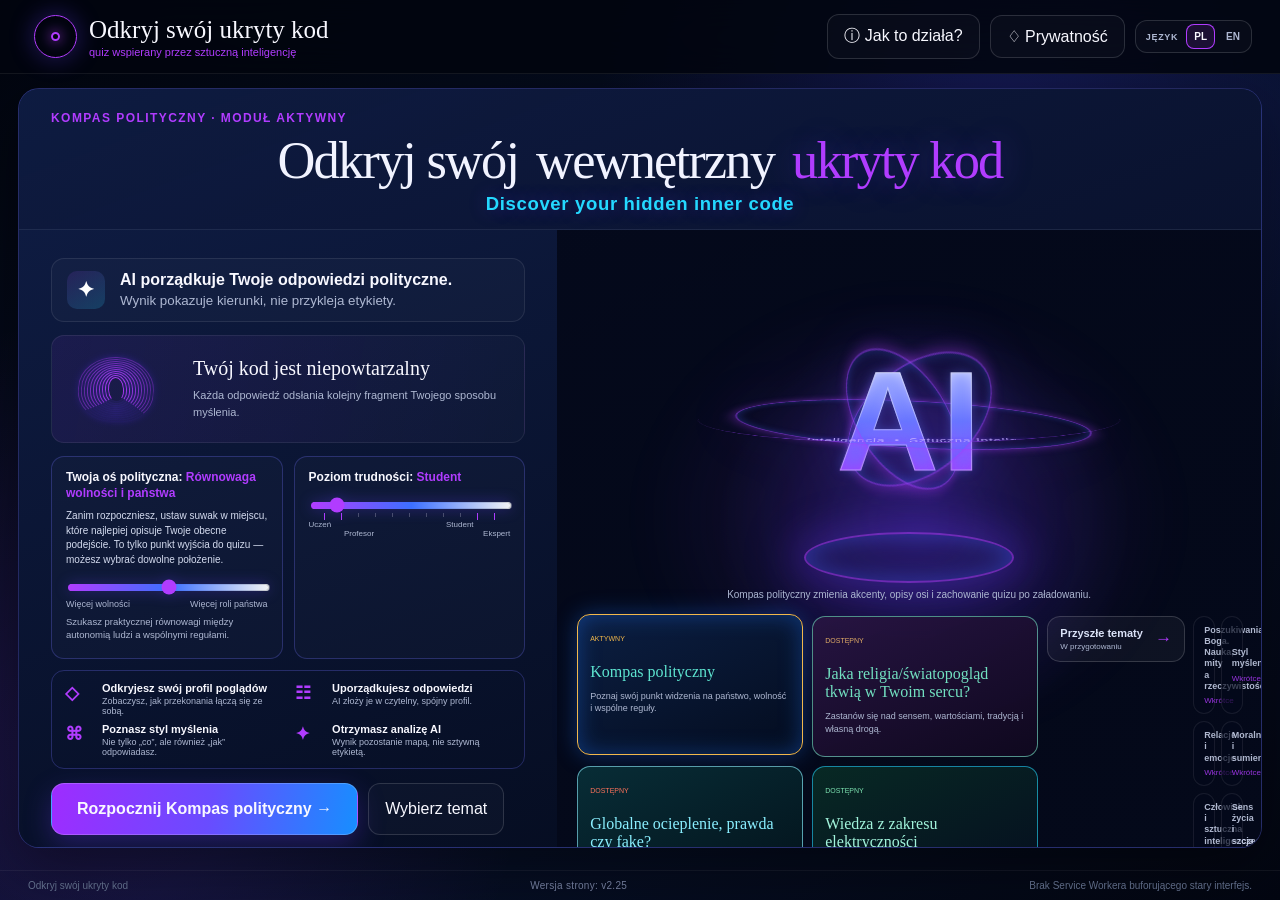
==== index.html @ 8f9d8a1e "GlobOcie v2.25: publish refreshed assets" ====
<!DOCTYPE html>
<html lang="pl">
<head>
  <meta charset="utf-8" />
  <meta name="viewport" content="width=device-width, initial-scale=1" />
  <meta name="theme-color" content="#060814" />
  <meta http-equiv="Cache-Control" content="no-cache, no-store, must-revalidate" />
  <meta http-equiv="Pragma" content="no-cache" />
  <meta http-equiv="Expires" content="0" />
<title>Odkryj swój wewnętrzny ukryty kod — quiz AI</title>
  <link rel="stylesheet" href="styles.css?v=2.25" />
</head>
<body data-screen="start">
  <div class="app-shell">
    <header class="topbar">
      <button class="brand" data-action="home" aria-label="Strona główna" data-i18n-aria="homeAria">
        <span class="brand-mark"><i></i></span>
        <span>
          <strong data-i18n="brandName">Odkryj swój ukryty kod</strong>
          <small data-i18n="brandTagline">quiz wspierany przez sztuczną inteligencję</small>
        </span>
      </button>
      <nav>
        <button class="ghost" data-action="help" data-i18n="help">ⓘ Jak to działa?</button>
        <button class="ghost" data-action="privacy" data-i18n="privacy">♢ Prywatność</button>
        <div class="language-switch" role="group" aria-label="Wybór języka" data-i18n-aria="languageGroupAria">
          <span data-i18n="languageLabel">Język</span>
          <button type="button" data-language="pl" aria-pressed="true">PL</button>
          <button type="button" data-language="en" aria-pressed="false">EN</button>
        </div>
        <div class="top-progress" id="top-progress" hidden></div>
      </nav>
      <button class="owner-hotspot" id="owner-hotspot" aria-label="Otwórz statystyki właściciela" data-i18n-aria="ownerHotspot"></button>
      <output class="owner-counter" id="owner-counter" hidden></output>
    </header>

    <main id="app" aria-live="polite"></main>

    <footer>
      <span data-i18n="footerBrand">Odkryj swój ukryty kod</span>
      <span class="site-version" id="site-version" aria-label="Wersja strony v2.25" data-i18n="siteVersion" data-i18n-aria="siteVersionAria">Wersja strony: v2.25</span>
      <span data-i18n="footerService">Brak Service Workera buforującego stary interfejs.</span>
    </footer>
  </div>

  <dialog id="info-dialog">
    <button class="dialog-close" data-action="close-dialog" aria-label="Zamknij" data-i18n-aria="closeDialog">×</button>
    <div id="dialog-content"></div>
  </dialog>

  <dialog id="confirm-dialog">
    <div id="confirm-content"></div>
  </dialog>

  <script src="themes.js?v=2.25" defer></script>
  <script src="i18n.js?v=2.25" defer></script>
  <script src="visitor-counter-config.js?v=2.25" defer></script>
  <script src="topics/polityka-pl.quiz.gz.js?v=2.25" defer></script>
  <script src="topics/religia-swiatopoglad-pl.quiz.gz.js?v=2.25" defer></script>
  <script src="topics/global-warming-pl.quiz.gz.js?v=2.25" defer></script>
  <script src="topics/electricity-student.quiz.gz.js?v=2.25" defer></script>
  <script src="result-code.js?v=2.25" defer></script>
  <script src="app.js?v=2.25" defer></script>
</body>
</html>
---- styles.css ----
:root {
  color-scheme: dark;
  --bg: #040714;
  --panel: #09142f;
  --panel-strong: #101c43;
  --text: #f8f8ff;
  --muted: #aeb8d2;
  --module-accent: #b13cff;
  --module-accent-2: #3c6fff;
  --module-cyan: #24d8ff;
  --module-line: rgba(112, 111, 255, .28);
  --module-warning: #efb53d;
  --module-bg-glow: rgba(74, 62, 255, .22);
  --module-bg-glow-2: rgba(159, 52, 255, .15);
  --module-cyan-border: rgba(36, 216, 255, .58);
  --module-cyan-glow: rgba(36, 216, 255, .18);
  --module-page-bg-1: #02050e;
  --module-page-bg-2: #07112a;
  --module-page-bg-3: #030611;
  --module-panel-start: rgba(15, 28, 68, .93);
  --module-panel-end: rgba(5, 12, 31, .95);
  --module-title-start: rgba(14, 27, 65, .97);
  --module-title-end: rgba(9, 18, 46, .93);
  --module-copy-start: rgba(14, 27, 65, .97);
  --module-copy-end: rgba(5, 12, 31, .94);
  --module-stage-start: rgba(3, 7, 23, .86);
  --module-stage-end: rgba(4, 9, 26, .97);
  --module-primary-start: #9e2cff;
  --module-primary-mid: #694cff;
  --module-primary-end: #178eff;
  --module-primary-shadow: rgba(111, 56, 255, .28);
  --module-soft-accent: rgba(177, 60, 255, .09);
  --module-soft-accent-strong: rgba(177, 60, 255, .12);
  --module-holo-filter: rgba(103, 63, 255, .36);
  --module-holo-core-top: #eef3ff;
  --module-holo-core-mid: #6f75ff;
  --module-holo-core-bottom: #b62cff;
  --module-holo-core-stroke: rgba(255, 255, 255, .42);
  --module-holo-core-shadow: rgba(91, 119, 255, .38);
  --module-holo-orbit: rgba(158, 67, 255, .53);
  --module-holo-orbit-shadow: rgba(177, 60, 255, .45);
  --module-holo-inset: rgba(70, 105, 255, .35);
  --module-holo-text: #bda7ff;
  --module-holo-text-shadow: #6b43ff;
  --module-holo-base: rgba(174, 61, 255, .55);
  --module-holo-base-shadow: rgba(111, 54, 255, .25);
  --module-holo-base-inset: rgba(73, 89, 255, .48);
  --module-answer-letter-start: rgba(177, 60, 255, .3);
  --module-answer-letter-end: rgba(72, 72, 185, .2);
  --module-radar-fill: rgba(90, 73, 255, .035);
  --module-radar-stroke: rgba(161, 118, 255, .32);
  --module-radar-profile-fill: rgba(124, 67, 255, .28);
  --module-radar-profile-stroke: #bc70ff;
  --module-radar-glow: rgba(167, 77, 255, .6);
  --module-analysis-start: rgba(177, 60, 255, .09);
  --module-analysis-end: rgba(44, 85, 255, .035);
  --module-dialog-bg: #081126;
  --line: var(--module-line);
  --accent: var(--module-accent);
  --accent-2: var(--module-accent-2);
  --cyan: var(--module-cyan);
  --ok: #3de3b2;
  --question-transition: 540ms;
  font-family: Inter, "Segoe UI", Arial, sans-serif;
}

* { box-sizing: border-box; }
html, body { margin: 0; min-height: 100%; }
body {
  color: var(--text);
  background:
    radial-gradient(circle at 78% 15%, var(--module-bg-glow), transparent 32%),
    radial-gradient(circle at 7% 84%, var(--module-bg-glow-2), transparent 31%),
    linear-gradient(145deg, var(--module-page-bg-1), var(--module-page-bg-2) 56%, var(--module-page-bg-3));
}
button, input { font: inherit; }
button { color: inherit; }
.app-shell { min-height: 100vh; display: flex; flex-direction: column; }

.topbar {
  min-height: 74px;
  display: flex;
  justify-content: space-between;
  align-items: center;
  gap: 20px;
  padding: 10px 28px;
  border-bottom: 1px solid rgba(255, 255, 255, .07);
  background: rgba(2, 5, 15, .86);
  backdrop-filter: blur(18px);
  position: sticky;
  top: 0;
  z-index: 30;
}
.brand { border: 0; background: transparent; display: flex; align-items: center; gap: 12px; text-align: left; cursor: pointer; }
.brand-mark { width: 43px; height: 43px; border-radius: 50%; border: 1px solid var(--accent); display: grid; place-items: center; box-shadow: 0 0 25px var(--module-holo-filter); }
.brand-mark i { width: 9px; height: 9px; border-radius: 50%; border: 2px solid var(--accent); box-shadow: 0 0 13px var(--accent); }
.brand strong { font: 500 25px Georgia, serif; }
.brand small { display: block; color: var(--accent); margin-top: 2px; font-size: 11px; }
nav { display: flex; gap: 10px; align-items: center; }
.ghost, .secondary { border: 1px solid rgba(255, 255, 255, .14); background: rgba(255, 255, 255, .025); border-radius: 12px; padding: 11px 16px; cursor: pointer; }
.ghost:hover, .secondary:hover { border-color: var(--accent); background: var(--module-soft-accent); }
.language-switch { display: inline-flex; align-items: center; gap: 3px; border: 1px solid rgba(255, 255, 255, .14); border-radius: 12px; padding: 3px; background: rgba(255, 255, 255, .025); }
.language-switch > span { color: var(--muted); font-size: 9px; font-weight: 800; letter-spacing: .08em; padding: 0 5px 0 7px; text-transform: uppercase; }
.language-switch button { border: 0; border-radius: 8px; padding: 7px 8px; color: var(--muted); background: transparent; cursor: pointer; font-size: 10px; font-weight: 800; }
.language-switch button:hover, .language-switch button[aria-pressed="true"] { color: var(--text); background: var(--module-soft-accent-strong); box-shadow: inset 0 0 0 1px var(--accent); }
.top-progress { border: 1px solid var(--line); border-radius: 12px; padding: 9px 13px; display: flex; gap: 14px; background: rgba(255, 255, 255, .03); }
.top-progress strong { color: var(--accent); }
.top-progress[hidden] { display: none; }
.owner-hotspot { position: absolute; right: 0; top: 0; width: 28px; height: 28px; border: 0; opacity: 0; cursor: default; }
.owner-counter { position: absolute; right: 22px; top: 63px; z-index: 40; min-width: 300px; padding: 13px 15px; border: 1px solid var(--line); border-radius: 12px; background: var(--module-dialog-bg); box-shadow: 0 12px 30px rgba(0, 0, 0, .45); }
.counter-heading { color: var(--muted); font-size: 10px; letter-spacing: .08em; text-transform: uppercase; margin-bottom: 9px; }
.counter-grid { display: grid; grid-template-columns: 1fr 1fr; gap: 10px; }
.counter-block { border: 1px solid rgba(255, 255, 255, .08); border-radius: 10px; padding: 9px; background: rgba(255, 255, 255, .025); }
.counter-block span { display: block; color: var(--muted); font-size: 9px; line-height: 1.25; }
.counter-block strong { display: block; color: var(--accent); font-size: 22px; margin-top: 4px; }
.counter-block small { display: block; color: #7f8aa9; font-size: 8px; margin-top: 4px; line-height: 1.25; }
.counter-block.local strong { color: var(--module-cyan); }
.counter-meta { display: block; color: var(--accent-2); font-size: 9px; margin-top: 9px; }

main { width: min(1740px, 100%); margin: 0 auto; padding: 14px 18px; flex: 1; }
footer { padding: 9px 28px; border-top: 1px solid rgba(255, 255, 255, .06); color: #687694; font-size: 10px; display: flex; justify-content: space-between; align-items: center; flex-wrap: wrap; gap: 6px 18px; }
.site-version { color: #7f8aa9; font-size: 10px; letter-spacing: .03em; opacity: .86; }
.panel { background: linear-gradient(155deg, var(--module-panel-start), var(--module-panel-end)); border: 1px solid var(--line); border-radius: 21px; box-shadow: 0 18px 60px rgba(0, 0, 0, .42); backdrop-filter: blur(14px); }
.eyebrow { color: var(--accent); font-size: 12px; font-weight: 800; letter-spacing: .12em; text-transform: uppercase; }
.primary { border: 1px solid rgba(255, 255, 255, .20); background: linear-gradient(100deg, var(--module-primary-start), var(--module-primary-mid) 52%, var(--module-primary-end)); border-radius: 13px; padding: 13px 19px; font-weight: 800; cursor: pointer; box-shadow: 0 10px 28px var(--module-primary-shadow); }
.primary:hover { filter: brightness(1.1); transform: translateY(-1px); }
.primary.big { padding: 16px 25px; font-size: 16px; }

/* Start */
.start-page { display: grid; grid-template-columns: .91fr 1.19fr; grid-template-areas: "title title" "copy stage"; grid-template-rows: auto 1fr; min-height: calc(100vh - 112px); overflow: hidden; }
.start-title-block { grid-area: title; padding: 22px 32px 14px; background: linear-gradient(160deg, var(--module-title-start), var(--module-title-end)); border-bottom: 1px solid rgba(255, 255, 255, .07); }
.start-title-block h1 { display: grid; grid-template-columns: auto auto auto; justify-content: center; align-items: baseline; column-gap: clamp(8px, 1.4vw, 24px); width: 100%; font: 500 clamp(45px, 4.1vw, 76px)/.94 Georgia, serif; margin: 11px 0 0; letter-spacing: -.035em; }
.start-title-block h1 .title-segment { display: block; min-width: 0; color: #f1f3ff; white-space: nowrap; }
.start-title-block h1 .title-segment:nth-child(2) { text-align: center; }
.start-title-block h1 .title-segment-accent { color: var(--accent); text-align: right; text-shadow: 0 0 30px var(--module-holo-filter); }
.start-title-english { margin: 8px auto 0; color: var(--module-cyan); font-size: clamp(15px, 1.45vw, 25px); font-weight: 700; letter-spacing: .035em; line-height: 1.15; text-align: center; text-shadow: 0 0 18px var(--module-holo-filter); }
.start-copy { padding: 28px 32px 24px; position: relative; z-index: 2; background: linear-gradient(160deg, var(--module-copy-start), var(--module-copy-end)); }
.start-copy { grid-area: copy; }
.start-copy h1 { font: 500 clamp(49px, 4.5vw, 82px)/.92 Georgia, serif; margin: 13px 0 19px; letter-spacing: -.035em; }
.start-copy h1 span { color: var(--accent); text-shadow: 0 0 30px var(--module-holo-filter); }
.start-ai-note { border: 1px solid rgba(255, 255, 255, .09); border-radius: 13px; padding: 12px 15px; display: grid; grid-template-columns: 42px 1fr; align-items: center; gap: 11px; background: rgba(255, 255, 255, .025); }
.start-ai-note b { width: 38px; height: 38px; display: grid; place-items: center; border-radius: 10px; color: white; font-size: 21px; background: linear-gradient(150deg, var(--module-soft-accent-strong), var(--module-cyan-glow)); }
.start-ai-note span { display: flex; flex-direction: column; gap: 4px; }
.start-ai-note small { color: var(--muted); }
.code-space { min-height: 108px; margin: 13px 0; border: 1px solid rgba(255, 255, 255, .075); border-radius: 13px; padding: 13px 18px; display: grid; grid-template-columns: 105px 1fr; gap: 18px; align-items: center; background: linear-gradient(100deg, var(--module-soft-accent), rgba(255, 255, 255, .02)); }
.code-space > div:last-child { display: flex; flex-direction: column; gap: 7px; }
.code-space strong { font: 500 20px Georgia, serif; }
.code-space span { color: var(--muted); font-size: 11px; line-height: 1.5; }
.fingerprint { position: relative; width: 92px; height: 76px; display: grid; place-items: center; }
.fingerprint i { position: absolute; width: calc(16px + var(--i) * 6px); height: calc(24px + var(--i) * 4px); border: 1px solid var(--accent); opacity: calc(.92 - var(--i) * .055); border-bottom-color: transparent; border-radius: 50% 50% 44% 44%; transform: rotate(calc((var(--i) - 5) * .65deg)); box-shadow: 0 0 10px var(--module-holo-filter); }
.start-settings { display: grid; grid-template-columns: 1fr 1fr; gap: 11px; }
.axis-setting, .setting-box { border: 1px solid var(--line); border-radius: 13px; padding: 12px 14px; background: rgba(255, 255, 255, .018); }
.axis-heading { display: flex; justify-content: space-between; gap: 8px; align-items: flex-start; }
.axis-heading h3, .setting-box h3 { font-size: 12px; line-height: 1.35; margin: 0 0 10px; }
.axis-heading h3 strong, .setting-box h3 strong { color: var(--accent); }
.axis-intro { color: #d5dcf0; font-size: 10px; line-height: 1.45; margin: -2px 0 10px; }
.axis-heading > span { color: var(--accent); font-size: 9px; white-space: nowrap; }
.axis-hint { min-height: 30px; color: var(--muted); font-size: 9.5px; line-height: 1.35; margin: 7px 0 0; }
.glow-range { width: 100%; accent-color: var(--accent); filter: drop-shadow(0 0 7px var(--module-holo-filter)); }
.glow-range::-webkit-slider-runnable-track { height: 7px; border-radius: 999px; background: linear-gradient(90deg, var(--accent), var(--accent-2), rgba(255, 255, 255, .34)); }
.glow-range::-webkit-slider-thumb { margin-top: -5px; width: 17px; height: 17px; border-radius: 50%; }
.range-labels { display: flex; justify-content: space-between; color: var(--muted); font-size: 9px; margin-top: 4px; }
.difficulty-ticks { display: grid; grid-template-columns: repeat(11, 1fr); height: 7px; margin: 0 7px; }
.difficulty-ticks i { justify-self: center; width: 1px; height: 4px; background: rgba(255, 255, 255, .24); }
.difficulty-ticks i.major { height: 7px; background: var(--accent); }
.difficulty-labels { display: grid; grid-template-columns: repeat(2, 1fr); color: var(--muted); font-size: 8px; }
.difficulty-labels span:nth-child(2), .difficulty-labels span:nth-child(3) { text-align: center; }
.difficulty-labels span:last-child { text-align: right; }
.benefit-grid { display: grid; grid-template-columns: 1fr 1fr; gap: 7px 14px; border: 1px solid var(--line); border-radius: 13px; padding: 11px 13px; margin-top: 11px; }
.benefit-grid > div { display: grid; grid-template-columns: 30px 1fr; gap: 7px; }
.benefit-grid b { color: var(--accent); font-size: 18px; }
.benefit-grid span { display: flex; flex-direction: column; }
.benefit-grid strong { font-size: 11px; }
.benefit-grid small { color: var(--muted); font-size: 9px; margin-top: 2px; }
.start-actions, .results-actions { display: flex; flex-wrap: wrap; gap: 10px; margin-top: 14px; }
.local-game-stat { display: inline-flex; align-items: baseline; gap: 7px; margin-top: 9px; color: #74809d; font-size: 9px; }
.local-game-stat strong { color: var(--accent); font-size: 13px; }
.start-stage { grid-area: stage; position: relative; min-width: 0; display: flex; flex-direction: column; justify-content: flex-end; padding: 22px 20px; background: radial-gradient(circle at 52% 43%, var(--module-bg-glow), transparent 38%), linear-gradient(165deg, var(--module-stage-start), var(--module-stage-end)); }
.stage-glow { position: absolute; inset: 4% 6% 22%; background: radial-gradient(ellipse at center, var(--module-bg-glow-2), transparent 62%); filter: blur(18px); }
.stage-caption { position: relative; z-index: 4; text-align: center; color: var(--muted); font-size: 10px; margin: -5px 0 16px; }
.stage-caption strong { color: var(--accent); }
.topic-selector { position: relative; z-index: 4; display: grid; grid-template-columns: minmax(0, 1fr) minmax(0, 1fr); gap: 9px; align-items: start; min-width: 0; }
.module-row { position: relative; z-index: 4; display: grid; grid-template-columns: repeat(3, minmax(0, 1fr)); gap: 9px; min-width: 0; }
.module { min-height: 130px; padding: 12px; border: 1px solid var(--line); border-radius: 13px; background: linear-gradient(155deg, var(--module-card-bg, rgba(6, 13, 34, .82)), var(--module-card-bg-2, rgba(4, 10, 28, .9))); position: relative; }
.module.available { cursor: pointer; border-color: var(--module-card-line, var(--module-cyan-border)); }
.module.available:hover, .module.available.active { border-color: var(--module-card-accent, var(--module-cyan)); }
.module.available:hover { box-shadow: 0 0 15px var(--module-card-glow, var(--module-cyan-glow)); }
.module.available.active { box-shadow: 0 0 22px var(--module-card-glow, var(--module-cyan-glow)), inset 0 0 22px var(--module-card-glow, var(--module-cyan-glow)); transform: translateY(-2px); }
.module > span { color: var(--module-warning); font-size: 7px; }
.module.available > span { color: var(--module-card-accent, var(--ok)); }
.module h3 { font: 500 16px/1.15 Georgia, serif; margin: 18px 0 6px; }
.module p { color: var(--muted); font-size: 9px; line-height: 1.35; }
.module.locked::after { content: "▣"; color: var(--module-warning); position: absolute; right: 10px; top: 8px; font-size: 10px; }
.module.available h3 { color: var(--module-card-cyan, var(--module-cyan)); }
body[data-module-loaded="true"] .module.available.active { box-shadow: 0 0 18px var(--module-card-accent, var(--module-cyan-glow)); }
.future-topics { position: relative; z-index: 5; display: grid; grid-template-columns: minmax(138px, .62fr) minmax(0, 1.38fr); align-items: start; gap: 8px; min-width: 0; }
.future-toggle { min-width: 0; width: 100%; display: grid; grid-template-columns: 1fr auto; gap: 3px 10px; align-items: center; text-align: left; border: 1px solid rgba(255, 255, 255, .16); border-radius: 13px; padding: 10px 12px; color: #dbe3f8; background: rgba(255, 255, 255, .045); cursor: pointer; }
.future-toggle:hover { border-color: var(--accent); background: var(--module-soft-accent); }
.future-toggle span { font-size: 11px; font-weight: 800; }
.future-toggle small { color: var(--muted); font-size: 8px; }
.future-toggle b { grid-column: 2; grid-row: 1 / span 2; color: var(--accent); font-size: 17px; }
.future-topic-list { display: grid; grid-template-columns: repeat(2, minmax(0, 1fr)); gap: 7px; min-width: 0; }
.future-topic { min-width: 0; min-height: 54px; border: 1px solid rgba(255, 255, 255, .09); border-radius: 11px; padding: 8px 10px; text-align: left; color: var(--muted); background: rgba(4, 10, 28, .78); opacity: .86; }
.future-topic strong { display: block; color: #cdd6ee; font-size: 9px; line-height: 1.25; }
.future-topic span { display: block; color: var(--accent); font-size: 8px; margin-top: 4px; }

/* Neutral rotating AI — lettering and label share one assembly */
.ai-hologram { position: relative; width: min(530px, 88%); aspect-ratio: 1.28; margin: auto; display: grid; place-items: center; perspective: 900px; filter: drop-shadow(0 0 28px var(--module-holo-filter)); }
.ai-assembly { position: relative; width: 100%; height: 100%; display: grid; place-items: center; transform-style: preserve-3d; animation: assemblyTurn 15s linear infinite; }
.ai-core { display: flex; gap: 3px; font-weight: 900; font-size: clamp(112px, 11vw, 205px); line-height: 1; transform: rotateX(3deg); }
.ai-core span { background: linear-gradient(180deg, var(--module-holo-core-top), var(--module-holo-core-mid) 49%, var(--module-holo-core-bottom)); -webkit-background-clip: text; background-clip: text; color: transparent; -webkit-text-stroke: 1px var(--module-holo-core-stroke); text-shadow: 0 0 12px var(--module-holo-core-shadow); }
.ai-orbit { position: absolute; width: 82%; height: 35%; border: 2px solid var(--module-holo-orbit); border-radius: 50%; box-shadow: 0 0 17px var(--module-holo-orbit-shadow), inset 0 0 13px var(--module-holo-inset); }
.orbit-a { transform: rotateX(67deg) rotateZ(8deg); }
.orbit-b { width: 60%; transform: rotateY(64deg) rotateZ(18deg); }
.orbit-c { width: 70%; transform: rotateY(-62deg) rotateZ(-12deg); }
.ai-text-orbit { position: absolute; width: 96%; height: 35%; border-radius: 50%; transform: rotateX(67deg) translateZ(5px); border-bottom: 1px solid var(--module-holo-orbit); display: flex; align-items: flex-end; justify-content: center; overflow: hidden; }
.ai-text-orbit span { color: var(--module-holo-text); font-size: clamp(10px, 1vw, 15px); letter-spacing: .06em; white-space: nowrap; text-shadow: 0 0 9px var(--module-holo-text-shadow); transform: translateY(2px); }
.ai-base { position: absolute; bottom: 3%; width: 48%; height: 15%; border-radius: 50%; border: 2px solid var(--module-holo-base); box-shadow: 0 0 38px 12px var(--module-holo-base-shadow), inset 0 0 26px var(--module-holo-base-inset); }
.heart-animation { position: absolute; z-index: 5; left: 50%; top: 48%; width: clamp(108px, 30%, 190px); aspect-ratio: 1; transform: translate(-50%, -54%); display: grid; place-items: center; pointer-events: none; }
.heart-animation::before { content: ""; position: absolute; inset: 16%; border-radius: 50%; background: radial-gradient(circle, var(--module-heart-glow, var(--module-holo-filter)) 0, transparent 68%); filter: blur(14px); opacity: .78; animation: heartAura 2.8s ease-in-out infinite; }
.heart-core { position: relative; z-index: 2; display: grid; place-items: center; color: var(--module-heart-core, var(--module-heart-color, var(--accent))); font: 400 clamp(70px, 10vw, 130px)/.8 Georgia, serif; text-shadow: 0 0 8px var(--module-heart-color, var(--accent)), 0 0 25px var(--module-heart-glow, var(--module-holo-filter)), 0 0 48px var(--module-heart-glow, var(--module-holo-filter)); transform-origin: center; animation: heartBeat 1.55s ease-in-out infinite; }
.heart-ripple { position: absolute; inset: 14%; border: 1.5px solid var(--module-heart-ring, var(--module-holo-orbit)); border-radius: 50%; opacity: 0; animation: heartRipple 2.9s ease-out infinite; }
.heart-ripple-b { animation-delay: 1.45s; }
.ai-hologram.heart-mode .ai-core { opacity: .2; transition: opacity .35s ease; }
.start-ai { position: relative; z-index: 3; width: min(660px, 93%); margin-bottom: auto; }
@keyframes assemblyTurn { to { transform: rotateY(360deg); } }
@keyframes heartBeat { 0%, 100% { transform: scale(.9); } 14% { transform: scale(1.04); } 28% { transform: scale(.94); } 42% { transform: scale(1.12); } 58% { transform: scale(.92); } }
@keyframes heartRipple { 0% { transform: scale(.54); opacity: .76; } 68% { opacity: .2; } 100% { transform: scale(1.42); opacity: 0; } }
@keyframes heartAura { 0%, 100% { transform: scale(.82); opacity: .48; } 50% { transform: scale(1.18); opacity: .9; } }

/* Quiz */
.quiz-page { display: grid; grid-template-columns: 1.02fr .9fr 1fr; gap: 13px; min-height: calc(100vh - 108px); }
.quiz-settings-panel, .quiz-question-panel, .quiz-ai-panel { min-height: 690px; }
.quiz-settings-panel { padding: 24px 27px; }
.quiz-settings-panel .axis-setting { border: 0; border-bottom: 1px solid rgba(255, 255, 255, .07); border-radius: 0; padding: 18px 0; }
.readonly-range { height: 9px; border-radius: 99px; background: linear-gradient(90deg, var(--accent), var(--accent-2) 48%, rgba(255, 255, 255, .23)); position: relative; box-shadow: 0 0 13px var(--module-holo-filter); }
.readonly-range i { position: absolute; top: 50%; width: 21px; height: 21px; border-radius: 50%; background: var(--accent); border: 2px solid white; transform: translate(-50%, -50%); box-shadow: 0 0 16px var(--accent); }
.quiz-setting-section { padding: 18px 0; border-bottom: 1px solid rgba(255, 255, 255, .07); }
.quiz-setting-section h3 { margin: 0 0 11px; font-size: 14px; }
.quiz-setting-section p { color: var(--muted); font-size: 10px; line-height: 1.4; }
.difficulty-heading { display: flex; justify-content: space-between; align-items: center; gap: 10px; }
.difficulty-heading span { color: var(--accent); font-size: 9px; font-weight: 700; }
.locked-summary { display: grid; grid-template-columns: 38px 1fr 25px; gap: 10px; align-items: center; border: 1px solid var(--line); border-radius: 13px; padding: 12px; margin-top: 15px; }
.locked-summary > div:first-child { width: 34px; height: 34px; display: grid; place-items: center; border-radius: 50%; color: var(--accent); background: var(--module-soft-accent-strong); }
.locked-summary div:nth-child(2) { display: flex; flex-direction: column; gap: 3px; }
.locked-summary span { color: var(--muted); font-size: 9px; }
.ai-tip-mini { border: 1px solid rgba(255, 255, 255, .08); border-radius: 13px; padding: 12px; margin-top: 11px; }
.ai-tip-mini p { color: var(--muted); font-size: 10px; margin: 5px 0 0; }
.return-start { margin-top: 11px; width: 100%; display: grid; grid-template-columns: 32px 1fr; gap: 8px; text-align: left; border: 1px solid var(--line); background: rgba(255, 255, 255, .02); border-radius: 13px; padding: 11px 13px; cursor: pointer; }
.return-start > span { display: flex; flex-direction: column; }
.return-start strong { color: var(--accent); }
.return-start small { color: var(--muted); font-size: 10px; }
.quiz-question-panel { position: relative; overflow: hidden; padding: 28px 27px; display: flex; flex-direction: column; transform-style: preserve-3d; perspective: 1100px; transition: opacity var(--question-transition) ease, transform var(--question-transition) cubic-bezier(.4, 0, .2, 1), filter var(--question-transition) ease; animation: questionEnter var(--question-transition) cubic-bezier(.22, 1, .36, 1) both; }
.quiz-question-panel > :not(.climate-question-artwork) { position: relative; z-index: 2; }
.climate-question-artwork { position: absolute; z-index: 0; inset: 0; overflow: hidden; pointer-events: none; opacity: .42; }
.climate-question-artwork::after { content: ""; position: absolute; inset: 0; background: linear-gradient(145deg, rgba(3, 14, 20, .92) 0%, rgba(3, 14, 20, .58) 45%, rgba(3, 14, 20, .82) 100%); }
.climate-question-artwork img { position: absolute; right: -12%; top: 4%; width: 86%; min-width: 480px; max-width: 880px; opacity: .42; mix-blend-mode: screen; filter: drop-shadow(0 0 26px var(--module-cyan-glow)); transform: rotate(-5deg); animation: climateAtlasDrift 18s ease-in-out infinite alternate; }
.climate-signal { position: absolute; display: block; border: 1px solid var(--module-accent); border-radius: 50%; opacity: .34; box-shadow: 0 0 18px var(--module-accent); }
.climate-signal-one { width: 170px; height: 48px; right: 12%; bottom: 17%; transform: rotate(-12deg); }
.climate-signal-two { width: 92px; height: 92px; left: 7%; top: 15%; border-color: var(--module-cyan); opacity: .22; }
.quiz-question-panel.question-leaving { opacity: 0; transform: rotateY(-82deg) translateX(-16px); filter: blur(1px); pointer-events: none; }
.question-kicker { align-self: flex-start; border: 1px solid var(--line); border-radius: 999px; padding: 7px 12px; color: var(--accent); font-weight: 800; text-transform: uppercase; letter-spacing: .06em; font-size: 10px; }
.quiz-question-panel h2 { font: 500 clamp(27px, 2.25vw, 41px)/1.22 Georgia, serif; margin: 15px 0 13px; }
.answers { display: grid; gap: 10px; }
.answer { min-height: 55px; display: grid; grid-template-columns: 40px 1fr; gap: 11px; align-items: center; text-align: left; border: 1px solid rgba(255, 255, 255, .11); background: rgba(255, 255, 255, .025); border-radius: 12px; padding: 10px 13px; cursor: pointer; }
.answer:hover, .answer.selected { border-color: var(--accent); background: var(--module-soft-accent); }
.answer-letter { width: 35px; height: 35px; border-radius: 8px; display: grid; place-items: center; font-size: 17px; font-weight: 800; background: linear-gradient(180deg, var(--module-answer-letter-start), var(--module-answer-letter-end)); }
.hint-row { margin-top: 15px; border: 1px solid var(--line); background: rgba(255, 255, 255, .02); border-radius: 12px; padding: 11px 13px; display: grid; grid-template-columns: 24px auto 1fr auto; gap: 7px; text-align: left; cursor: pointer; }
.hint-row small { color: var(--muted); }
.hint-box { margin-top: 7px; border-left: 3px solid var(--accent); padding: 11px 13px; background: var(--module-soft-accent); color: #dfe5f6; font-size: 11px; line-height: 1.48; }
.question-footnote { margin-top: auto; padding-top: 15px; color: #76829e; font-size: 9px; }
@keyframes questionEnter { from { opacity: 0; transform: rotateY(82deg) translateX(16px); filter: blur(1px); } to { opacity: 1; transform: none; filter: none; } }
@keyframes climateAtlasDrift { from { transform: translate3d(0, 0, 0) rotate(-5deg); } to { transform: translate3d(-18px, 10px, 0) rotate(-2deg); } }
.quiz-ai-panel { display: flex; flex-direction: column; justify-content: center; align-items: center; background: radial-gradient(circle at 50% 48%, var(--module-bg-glow-2), transparent 44%), linear-gradient(180deg, var(--module-stage-start), var(--module-stage-end)); }
.quiz-ai { width: min(470px, 93%); }
.quiz-ai .ai-core { font-size: clamp(105px, 10vw, 195px); }
.ai-status { text-align: center; margin-top: 4px; }
.ai-status strong { display: block; }
.ai-status span { display: block; color: var(--muted); font-size: 9px; margin-top: 4px; }

/* Results */
.result-dashboard, .full-profile { max-width: 1500px; margin: 0 auto; padding: 28px 32px; min-height: calc(100vh - 110px); }
.result-heading { display: grid; grid-template-columns: 1fr 135px; align-items: center; gap: 30px; border-bottom: 1px solid rgba(255, 255, 255, .08); padding-bottom: 18px; }
.result-heading h1, .profile-hero h1 { font: 500 clamp(42px, 4.2vw, 72px)/1 Georgia, serif; color: var(--accent); margin: 8px 0 12px; }
.result-heading p, .profile-hero p { max-width: 830px; color: var(--muted); line-height: 1.55; margin: 0; }
.score-ring { --score: 300deg; width: 125px; height: 125px; border-radius: 50%; display: grid; place-content: center; text-align: center; background: radial-gradient(circle, var(--module-panel-end) 56%, transparent 57%), conic-gradient(var(--accent) 0 var(--score), rgba(255, 255, 255, .08) var(--score) 360deg); box-shadow: 0 0 27px var(--module-holo-filter); }
.score-ring strong { font-size: 31px; }
.score-ring span { color: var(--muted); font-size: 9px; }
.result-main { display: grid; grid-template-columns: 1.05fr .95fr; gap: 14px; margin-top: 15px; }
.radar-card, .axis-chart-card, .insight-stack { border: 1px solid var(--line); border-radius: 15px; padding: 15px; background: rgba(255, 255, 255, .015); min-width: 0; }
.card-heading, .section-title { display: flex; justify-content: space-between; align-items: center; gap: 12px; }
.card-heading span, .section-title span { font-weight: 800; }
.card-heading small, .section-title small { color: var(--muted); }
.radar3d { width: 100%; max-height: 445px; overflow: visible; }
.radar-ring { fill: var(--module-radar-fill); stroke: var(--module-radar-stroke); stroke-width: 1; }
.radar-spoke { stroke: rgba(255, 255, 255, .16); stroke-width: 1; }
.radar-profile { fill: var(--module-radar-profile-fill); stroke: var(--module-radar-profile-stroke); stroke-width: 3; filter: drop-shadow(0 0 10px var(--module-radar-glow)); }
.radar-label { font-size: 10px; fill: #dce3f8; }
.axis-chart-card { min-height: 100%; }
.axis-chart { margin-top: 15px; }
.axis-chart-list { list-style: none; padding: 0; margin: 0; display: grid; gap: 14px; }
.axis-chart-row { min-width: 0; }
.axis-chart-heading { display: flex; justify-content: space-between; gap: 12px; align-items: baseline; font-size: 11px; }
.axis-chart-heading b { color: var(--accent); font-size: 13px; }
.axis-chart-track { height: 10px; position: relative; margin-top: 7px; border-radius: 999px; overflow: visible; background: linear-gradient(90deg, var(--module-cyan-glow), rgba(255, 255, 255, .07) 50%, var(--module-soft-accent-strong)); }
.axis-chart-track::after { content: ""; position: absolute; top: -3px; bottom: -3px; left: 50%; border-left: 1px dashed rgba(255, 255, 255, .42); }
.axis-chart-track i { position: absolute; inset: 0 auto 0 0; border-radius: inherit; background: linear-gradient(90deg, var(--cyan), var(--accent), var(--accent-2)); box-shadow: 0 0 12px var(--accent); }
.axis-chart-track span { position: absolute; top: 50%; width: 16px; height: 16px; border: 2px solid white; border-radius: 50%; background: var(--accent); box-shadow: 0 0 12px var(--accent); transform: translate(-50%, -50%); z-index: 1; }
.axis-chart-scale { display: flex; justify-content: space-between; gap: 12px; color: var(--muted); font-size: 8px; margin-top: 6px; }
.insight-stack { grid-column: 1 / -1; display: grid; grid-template-columns: repeat(3, 1fr); gap: 10px; }
.insight-stack > .card-heading { grid-column: 1 / -1; }
.insight-card { flex: 1; border: 1px solid rgba(255, 255, 255, .09); border-radius: 13px; padding: 14px; display: grid; grid-template-columns: 42px 1fr; gap: 11px; align-items: center; background: rgba(255, 255, 255, .02); }
.insight-card > b { width: 39px; height: 39px; display: grid; place-items: center; color: var(--accent); border-radius: 10px; background: var(--module-soft-accent-strong); font-size: 20px; }
.insight-card h3 { font: 500 19px Georgia, serif; margin: 0 0 5px; }
.insight-card p { color: var(--muted); font-size: 10px; line-height: 1.45; margin: 0; }
.ai-analysis, .profile-conclusion { margin-top: 14px; border: 1px solid var(--line); border-radius: 14px; padding: 15px 17px; display: grid; grid-template-columns: 42px 1fr; gap: 12px; align-items: start; background: linear-gradient(100deg, var(--module-analysis-start), var(--module-analysis-end)); }
.ai-analysis > b, .profile-conclusion > b { color: var(--accent); font-size: 24px; }
.ai-analysis span { color: var(--accent); text-transform: uppercase; font-size: 10px; font-weight: 800; }
.ai-analysis p, .profile-conclusion p { color: #d5dcf0; font-size: 14px; line-height: 1.7; margin: 8px 0 0; }
.ai-analysis strong { color: #f0e6ff; }

/* Full profile */
.profile-hero { display: grid; grid-template-columns: 1.25fr .75fr; gap: 30px; align-items: center; border-bottom: 1px solid rgba(255, 255, 255, .08); padding-bottom: 18px; }
.profile-radar { height: 220px; overflow: hidden; display: grid; place-items: center; }
.profile-radar .radar3d { width: 290px; transform: translateY(6px); }
.chips { display: flex; flex-wrap: wrap; gap: 6px; margin-top: 12px; }
.chips i { font-style: normal; border: 1px solid var(--line); border-radius: 999px; padding: 5px 9px; color: #d6dcef; font-size: 9px; }
.profile-content { display: grid; grid-template-columns: .82fr 1.18fr; gap: 14px; margin-top: 15px; }
.profile-bars, .profile-details { border: 1px solid var(--line); border-radius: 15px; padding: 17px; }
.profile-bar { margin-top: 16px; }
.profile-bar > div:first-child { display: flex; justify-content: space-between; font-size: 11px; }
.profile-bar > div:first-child span { color: var(--accent); }
.bar-track { height: 8px; margin-top: 7px; border-radius: 999px; background: rgba(255, 255, 255, .08); overflow: hidden; }
.bar-track i { display: block; height: 100%; border-radius: inherit; background: linear-gradient(90deg, var(--accent), var(--accent-2), var(--cyan)); box-shadow: 0 0 12px var(--accent); }
.profile-bar small { display: flex; justify-content: space-between; color: var(--muted); font-size: 8px; margin-top: 4px; }
.profile-card-grid { display: grid; grid-template-columns: 1fr 1fr; gap: 9px; margin-top: 13px; }
.profile-card-grid article { border: 1px solid rgba(255, 255, 255, .09); border-radius: 12px; padding: 12px; display: grid; grid-template-columns: 31px 1fr; gap: 8px; background: rgba(255, 255, 255, .018); }
.profile-card-grid article > b { color: var(--accent); font-size: 18px; }
.profile-card-grid h3 { font-size: 11px; margin: 0 0 4px; }
.profile-card-grid p { color: var(--muted); font-size: 9px; line-height: 1.4; margin: 0; }

.loading { max-width: 670px; margin: 12vh auto; text-align: center; padding: 50px; }
.loading h2 { font: 500 39px Georgia, serif; }
.loading p { color: var(--muted); }
.loader-ring { width: 68px; height: 68px; border-radius: 50%; border: 3px solid rgba(255, 255, 255, .08); border-top-color: var(--accent); margin: auto; animation: spin 1s linear infinite; }
@keyframes spin { to { transform: rotate(360deg); } }
.error { border-color: rgba(255, 113, 136, .6); }

#info-dialog, #confirm-dialog { width: min(680px, calc(100% - 28px)); background: var(--module-dialog-bg); color: var(--text); border: 1px solid var(--line); border-radius: 18px; padding: 26px; box-shadow: 0 18px 60px rgba(0, 0, 0, .5); }
#info-dialog::backdrop, #confirm-dialog::backdrop { background: rgba(0, 0, 0, .74); backdrop-filter: blur(7px); }
.dialog-close { position: absolute; right: 14px; top: 8px; border: 0; background: transparent; font-size: 30px; color: var(--muted); cursor: pointer; }
#dialog-content h2, #confirm-content h2 { font: 500 32px Georgia, serif; margin-top: 0; }
#dialog-content p, #confirm-content p { color: var(--muted); line-height: 1.58; }
.confirm-symbol { width: 58px; height: 58px; border-radius: 50%; display: grid; place-items: center; border: 1px solid var(--accent); font-size: 28px; box-shadow: 0 0 24px var(--module-holo-filter); margin-bottom: 14px; }
.confirm-actions { display: flex; justify-content: flex-end; gap: 10px; margin-top: 22px; }

@media (max-width: 1260px) {
  .start-page { grid-template-columns: 1fr; grid-template-areas: "title" "copy" "stage"; grid-template-rows: auto auto 1fr; }
  .start-stage { min-height: 700px; }
  .quiz-page { grid-template-columns: 1fr 1fr; }
  .quiz-settings-panel { grid-column: 1 / -1; min-height: auto; }
  .quiz-question-panel, .quiz-ai-panel { min-height: 620px; }
}

@media (max-width: 820px) {
  .topbar nav .ghost, .topbar nav .top-progress { display: none; }
  .start-settings, .benefit-grid, .result-main, .profile-content, .profile-hero, .insight-stack, .topic-selector { grid-template-columns: 1fr; }
  .insight-stack > .card-heading { grid-column: auto; }
  .module-row { grid-template-columns: 1fr 1fr; }
  .future-topics { flex-direction: column; }
  .future-topics { grid-template-columns: 1fr; }
  .future-topic-list { width: 100%; }
  .quiz-page { grid-template-columns: 1fr; }
  .quiz-settings-panel, .quiz-question-panel, .quiz-ai-panel { min-height: auto; }
  .quiz-ai-panel { min-height: 500px; }
  .result-heading { grid-template-columns: 1fr; }
  .score-ring { margin: auto; }
  .profile-radar { display: none; }
}

@media (max-width: 560px) {
  main { padding: 9px; }
  .topbar { padding: 9px 14px; }
  .brand strong { font-size: 18px; }
  .brand small { display: none; }
  .language-switch > span { display: none; }
  .start-title-block, .start-copy, .result-dashboard, .full-profile { padding: 19px 17px; }
  .start-title-block h1 { font-size: 47px; }
  .start-title-block h1 { grid-template-columns: 1fr; gap: 0; }
  .start-title-block h1 .title-segment, .start-title-block h1 .title-segment:nth-child(2), .start-title-block h1 .title-segment-accent { text-align: left; white-space: normal; }
  .start-title-english { margin-top: 7px; font-size: 16px; letter-spacing: .015em; }
  .code-space { grid-template-columns: 75px 1fr; }
  .fingerprint { transform: scale(.78); transform-origin: left center; }
  .start-stage { min-height: 570px; padding: 16px 12px; }
  .module-row, .profile-card-grid { grid-template-columns: 1fr; }
  .quiz-settings-panel, .quiz-question-panel { padding: 18px; }
  .results-actions, .start-actions, .confirm-actions { flex-direction: column; }
  footer { display: flex; padding: 10px 14px 14px; justify-content: center; text-align: center; }
}

@media (min-width: 1261px) {
  html, body { scrollbar-width: none; }
  html::-webkit-scrollbar, body::-webkit-scrollbar { display: none; }
  body[data-screen="start"] { overflow: hidden; }
  body[data-screen="start"] main { min-height: 0; }
  body[data-screen="start"] .start-page { height: calc(100svh - 140px); min-height: 0; }
  body[data-screen="start"] .start-stage .ai-hologram { width: auto; height: clamp(260px, 38vh, 414px); max-width: 88%; }
}

@media (prefers-reduced-motion: reduce) {
  .quiz-question-panel { animation: none; transition-duration: 1ms; }
  .quiz-question-panel.question-leaving { filter: none; transform: none; }
  .ai-assembly { animation-duration: 1ms !important; animation-iteration-count: 1 !important; }
  .heart-animation::before, .heart-core, .heart-ripple { animation-duration: 1ms !important; animation-iteration-count: 1 !important; }
  .climate-question-artwork img { animation: none; }
}

@media print {
  .topbar, footer, .results-actions { display: none !important; }
  body { background: white !important; color: black !important; }
  .panel { box-shadow: none; border-color: #aaa; background: white !important; }
  .radar-label { fill: #111; }
  .radar-ring, .radar-spoke { stroke: #777; }
  .radar-profile { stroke: #5420a3; fill: rgba(100, 50, 180, .12); }
}

/* Knowledge module: objective scoring and worked solutions. */
.glow-range:disabled { opacity: .65; cursor: not-allowed; }
.locked-level, .knowledge-scope p { color: var(--muted); font-size: 11px; line-height: 1.45; }
body[data-module="electricity-knowledge"] .quiz-page { grid-template-columns: .75fr 1.6fr .65fr; }
body[data-module="electricity-knowledge"] .quiz-question-panel h2 { font-family: system-ui, sans-serif; font-size: clamp(20px, 1.65vw, 28px); line-height: 1.45; }
body[data-module="electricity-knowledge"] .answer { font-size: 15px; line-height: 1.45; }
.knowledge-area-grid { display: grid; grid-template-columns: repeat(2, minmax(0, 1fr)); gap: 10px; margin: 24px 0; }
.knowledge-area { display: flex; justify-content: space-between; gap: 12px; padding: 14px; border: 1px solid var(--line); border-radius: 10px; }
.knowledge-area strong { color: var(--accent); white-space: nowrap; }
.result-code-card { margin: 24px 0; padding: 24px; border: 1px solid var(--accent); border-radius: 16px; background: var(--module-panel-end); }
.result-code-card h2 { font-size: 24px; margin: 8px 0; color: var(--accent); }
.result-code-card p { font-size: 16px; line-height: 1.5; color: var(--muted); }
.result-code-controls { display: flex; align-items: center; flex-wrap: wrap; gap: 16px; margin-top: 18px; }
.result-code-controls input { width: min(100%, 320px); min-width: 0; font: 700 clamp(24px, 4vw, 34px)/1.3 monospace; letter-spacing: .06em; background: transparent; color: var(--text); border: 1px solid var(--line); border-radius: 8px; padding: 12px; }
.result-code-controls button { font-size: 16px; }
.result-code-status { display: block; min-height: 24px; margin-top: 10px; font-size: 16px; color: var(--accent); }
.result-code-card .result-code-note { font-size: 14px; margin-bottom: 0; }
@media print { .result-code-card { border-color: #333; background: white; } .result-code-card h2, .result-code-card p, .result-code-controls input { color: #111; } .result-code-controls button, .result-code-status { display: none; } }
.knowledge-review { display: grid; gap: 16px; margin-top: 24px; }
.knowledge-review-item { border: 1px solid var(--line); border-left: 4px solid var(--module-warning); border-radius: 12px; padding: 20px; }
.knowledge-review-item.correct { border-left-color: var(--module-cyan); }
.knowledge-review-heading { display: flex; justify-content: space-between; gap: 12px; color: var(--accent); }
.knowledge-review-item h3 { font-size: 18px; line-height: 1.45; }
.knowledge-review-item p, .knowledge-sources p { font-size: 15px; line-height: 1.6; overflow-wrap: anywhere; }
.worked-solution { padding: 14px; background: var(--module-soft-accent); border-radius: 8px; }
.knowledge-sources { margin-top: 28px; }
.knowledge-sources li { margin: 10px 0; }
.knowledge-sources a { color: var(--cyan); }
/* Four available topics remain reachable; on narrow or short screens use normal page flow. */
.module-row { grid-template-columns: repeat(2, minmax(0, 1fr)); }
.module { min-height: 96px; }
.topic-selector { grid-template-columns: minmax(0, 1fr) minmax(100px, .42fr); }
@media (max-width: 1260px) {
  body[data-module="electricity-knowledge"] .quiz-page { grid-template-columns: 1fr 1.8fr; }
  body[data-module="electricity-knowledge"] .quiz-settings-panel { grid-column: auto; }
  body[data-module="electricity-knowledge"] .quiz-ai-panel { display: none; }
}
@media (max-width: 820px) {
  body[data-module="electricity-knowledge"] .quiz-page, .topic-selector { grid-template-columns: 1fr; }
  .knowledge-area-grid { grid-template-columns: 1fr; }
}
@media (max-width: 560px) { .module-row { grid-template-columns: 1fr; } }
@media (min-width: 1261px) and (max-height: 880px) {
  body[data-screen="start"] { overflow: auto; }
  body[data-screen="start"] .start-page { height: auto; min-height: calc(100svh - 140px); }
  body[data-screen="start"] .start-stage .ai-hologram { height: 250px; }
}
@media print {
  .topbar, footer, .results-actions { display: none !important; }
  .knowledge-review-item { break-inside: avoid; }
  .knowledge-results { color: #111; background: white; box-shadow: none; }
  .knowledge-results p, .knowledge-results strong, .knowledge-sources a, .knowledge-review-heading { color: #111; }
}

body[data-module="electricity-knowledge"] .difficulty-ticks { display: flex; justify-content: space-between; }

/* v2.25 — focused electricity-test entry opened from gallery links */
.knowledge-entry{min-height:calc(100svh - 170px);display:grid;grid-template-columns:minmax(230px,.7fr) minmax(520px,1.6fr);overflow:hidden;background:
radial-gradient(circle at 12% 38%,rgba(255,170,70,.20),transparent 23%),
linear-gradient(135deg,rgba(4,14,28,.98),rgba(5,22,40,.96));}
.knowledge-entry-art{position:relative;display:grid;place-items:center;border-right:1px solid var(--line);overflow:hidden}
.knowledge-entry-art:before,.knowledge-entry-art:after{content:"";position:absolute;width:75%;height:1px;background:linear-gradient(90deg,transparent,rgba(125,220,255,.35),transparent);transform:rotate(-18deg)}
.knowledge-entry-art:before{top:28%}.knowledge-entry-art:after{bottom:28%;transform:rotate(17deg)}
.knowledge-entry-art .bulb{font-size:clamp(110px,13vw,220px);filter:drop-shadow(0 0 32px rgba(255,177,73,.58));z-index:1}
.knowledge-entry-art span{position:absolute;color:rgba(174,213,244,.42);font:600 18px/1.2 ui-monospace,monospace}.knowledge-entry-art span:nth-of-type(1){left:12%;top:18%}.knowledge-entry-art span:nth-of-type(2){right:10%;bottom:18%}
.knowledge-entry-main{display:flex;flex-direction:column;justify-content:center;padding:clamp(28px,5vw,72px)}
.knowledge-entry-main h1{font-size:clamp(34px,4vw,64px);margin:.15em 0}.knowledge-entry-lead{max-width:800px;color:var(--muted);font-size:clamp(16px,1.5vw,22px)}
.knowledge-level-card{margin-top:24px;padding:clamp(22px,3vw,42px);border:1px solid rgba(120,205,255,.30);border-radius:26px;background:rgba(5,17,31,.72);box-shadow:0 28px 70px rgba(0,0,0,.35)}
.knowledge-level-card h2{text-align:center;font-size:clamp(24px,2.5vw,36px)}
.knowledge-level-card .glow-range{width:100%;margin:24px 0 4px}
.knowledge-three{display:flex!important;justify-content:space-between;margin:0 6px}
.knowledge-level-options{display:grid;grid-template-columns:repeat(3,1fr);gap:14px;margin:8px 0 26px}
.knowledge-level-option{border:1px solid transparent;border-radius:16px;padding:16px;background:transparent;color:var(--text);text-align:center;cursor:pointer}
.knowledge-level-option strong{display:block;font-size:clamp(15px,1.3vw,20px);margin-bottom:7px}.knowledge-level-option span{display:block;color:var(--muted);font-size:13px;line-height:1.45}
.knowledge-level-option.active{border-color:var(--cyan);background:rgba(36,216,255,.08);box-shadow:0 0 28px rgba(36,216,255,.10)}
.knowledge-start{display:block!important;margin:14px auto 0;min-width:min(100%,430px)}
.knowledge-entry-note{text-align:center;color:var(--muted);margin:16px 0 0}
.knowledge-three-labels{grid-template-columns:repeat(3,1fr)!important}.knowledge-three-labels span:nth-child(2){text-align:center}.knowledge-three-labels span:last-child{text-align:right}
@media(max-width:860px){.knowledge-entry{grid-template-columns:1fr}.knowledge-entry-art{display:none}.knowledge-entry-main{padding:24px}.knowledge-level-options{grid-template-columns:1fr}.knowledge-level-option{text-align:left}}
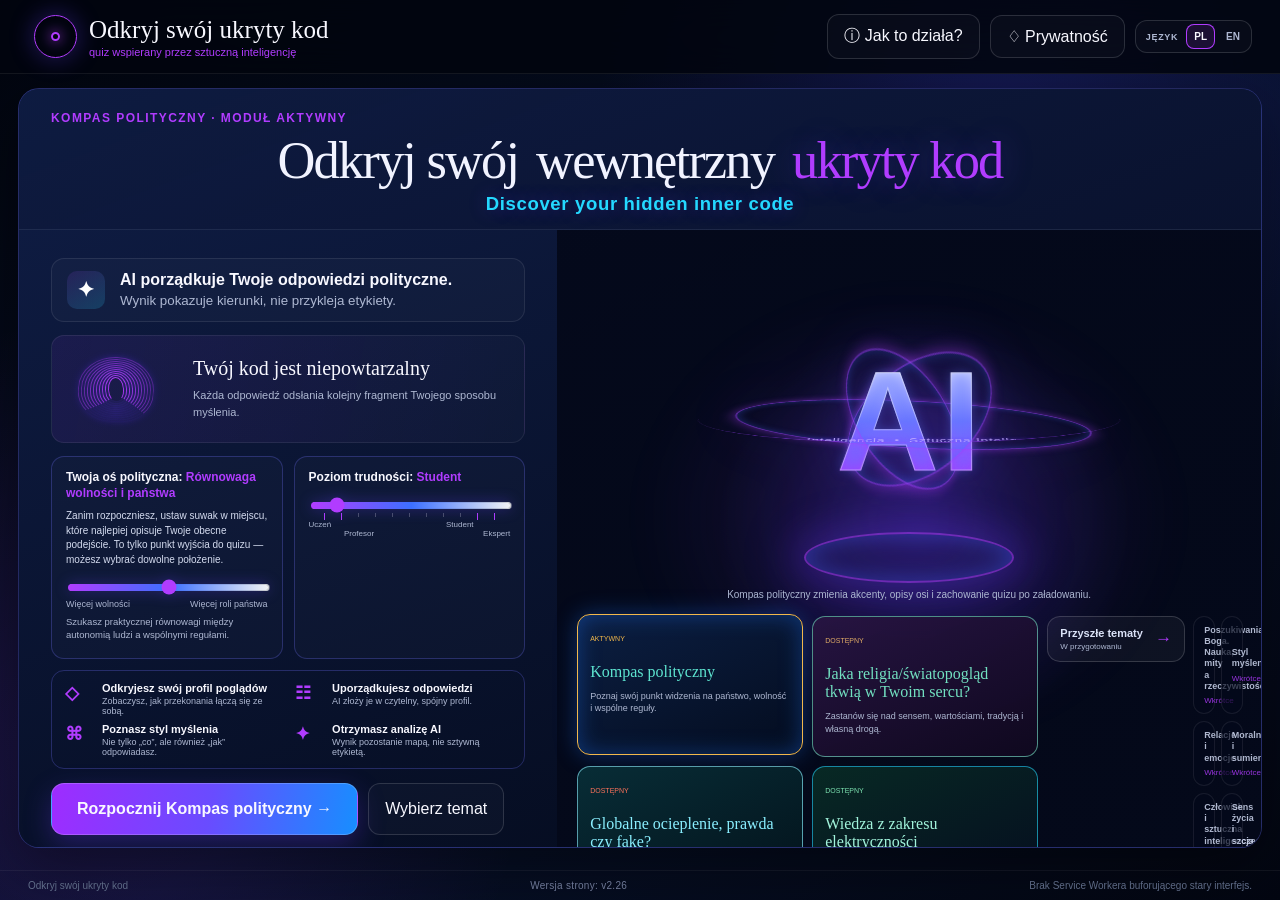
==== commit 18dcf0ca: "GlobOcie v2.26: refresh gallery-entry routing assets" ====
--- a/index.html
+++ b/index.html
@@ -8,7 +8,7 @@
   <meta http-equiv="Pragma" content="no-cache" />
   <meta http-equiv="Expires" content="0" />
 <title>Odkryj swój wewnętrzny ukryty kod — quiz AI</title>
-  <link rel="stylesheet" href="styles.css?v=2.25" />
+  <link rel="stylesheet" href="styles.css?v=2.26" />
 </head>
 <body data-screen="start">
   <div class="app-shell">
@@ -38,7 +38,7 @@
 
     <footer>
       <span data-i18n="footerBrand">Odkryj swój ukryty kod</span>
-      <span class="site-version" id="site-version" aria-label="Wersja strony v2.25" data-i18n="siteVersion" data-i18n-aria="siteVersionAria">Wersja strony: v2.25</span>
+      <span class="site-version" id="site-version" aria-label="Wersja strony v2.26" data-i18n="siteVersion" data-i18n-aria="siteVersionAria">Wersja strony: v2.26</span>
       <span data-i18n="footerService">Brak Service Workera buforującego stary interfejs.</span>
     </footer>
   </div>
@@ -52,14 +52,14 @@
     <div id="confirm-content"></div>
   </dialog>
 
-  <script src="themes.js?v=2.25" defer></script>
-  <script src="i18n.js?v=2.25" defer></script>
-  <script src="visitor-counter-config.js?v=2.25" defer></script>
-  <script src="topics/polityka-pl.quiz.gz.js?v=2.25" defer></script>
-  <script src="topics/religia-swiatopoglad-pl.quiz.gz.js?v=2.25" defer></script>
-  <script src="topics/global-warming-pl.quiz.gz.js?v=2.25" defer></script>
-  <script src="topics/electricity-student.quiz.gz.js?v=2.25" defer></script>
-  <script src="result-code.js?v=2.25" defer></script>
-  <script src="app.js?v=2.25" defer></script>
+  <script src="themes.js?v=2.26" defer></script>
+  <script src="i18n.js?v=2.26" defer></script>
+  <script src="visitor-counter-config.js?v=2.26" defer></script>
+  <script src="topics/polityka-pl.quiz.gz.js?v=2.26" defer></script>
+  <script src="topics/religia-swiatopoglad-pl.quiz.gz.js?v=2.26" defer></script>
+  <script src="topics/global-warming-pl.quiz.gz.js?v=2.26" defer></script>
+  <script src="topics/electricity-student.quiz.gz.js?v=2.26" defer></script>
+  <script src="result-code.js?v=2.26" defer></script>
+  <script src="app.js?v=2.26" defer></script>
 </body>
 </html>
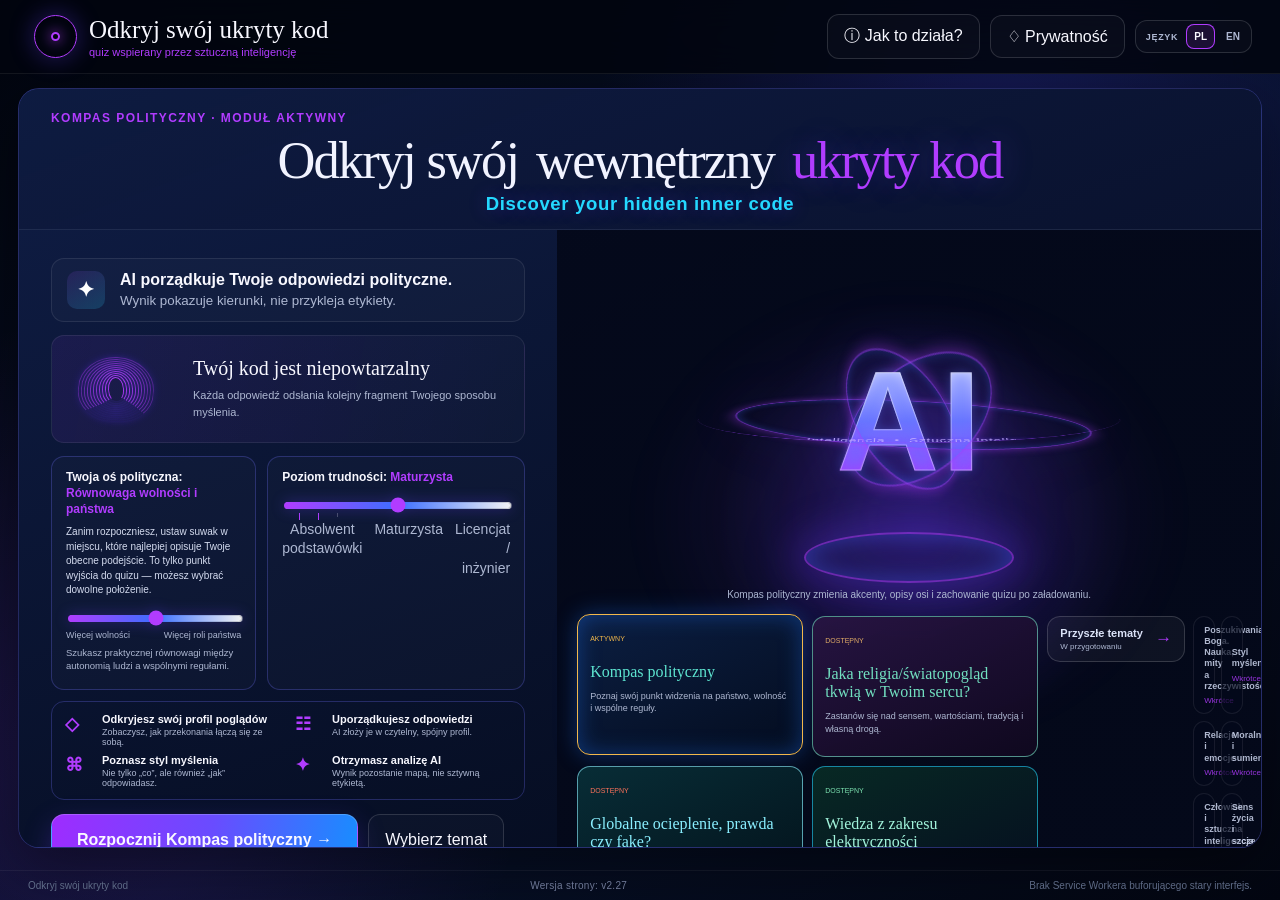
==== commit c3034ff2: "v2.27: approved electricity entry, three independent levels and EL3 results" ====
--- a/index.html
+++ b/index.html
@@ -8,7 +8,7 @@
   <meta http-equiv="Pragma" content="no-cache" />
   <meta http-equiv="Expires" content="0" />
 <title>Odkryj swój wewnętrzny ukryty kod — quiz AI</title>
-  <link rel="stylesheet" href="styles.css?v=2.26" />
+  <link rel="stylesheet" href="styles.css?v=2.27" />
 </head>
 <body data-screen="start">
   <div class="app-shell">
@@ -38,7 +38,7 @@
 
     <footer>
       <span data-i18n="footerBrand">Odkryj swój ukryty kod</span>
-      <span class="site-version" id="site-version" aria-label="Wersja strony v2.26" data-i18n="siteVersion" data-i18n-aria="siteVersionAria">Wersja strony: v2.26</span>
+      <span class="site-version" id="site-version" aria-label="Wersja strony v2.27" data-i18n="siteVersion" data-i18n-aria="siteVersionAria">Wersja strony: v2.27</span>
       <span data-i18n="footerService">Brak Service Workera buforującego stary interfejs.</span>
     </footer>
   </div>
@@ -52,14 +52,14 @@
     <div id="confirm-content"></div>
   </dialog>
 
-  <script src="themes.js?v=2.26" defer></script>
-  <script src="i18n.js?v=2.26" defer></script>
-  <script src="visitor-counter-config.js?v=2.26" defer></script>
-  <script src="topics/polityka-pl.quiz.gz.js?v=2.26" defer></script>
-  <script src="topics/religia-swiatopoglad-pl.quiz.gz.js?v=2.26" defer></script>
-  <script src="topics/global-warming-pl.quiz.gz.js?v=2.26" defer></script>
-  <script src="topics/electricity-student.quiz.gz.js?v=2.26" defer></script>
-  <script src="result-code.js?v=2.26" defer></script>
-  <script src="app.js?v=2.26" defer></script>
+  <script src="themes.js?v=2.27" defer></script>
+  <script src="i18n.js?v=2.27" defer></script>
+  <script src="visitor-counter-config.js?v=2.27" defer></script>
+  <script src="topics/polityka-pl.quiz.gz.js?v=2.27" defer></script>
+  <script src="topics/religia-swiatopoglad-pl.quiz.gz.js?v=2.27" defer></script>
+  <script src="topics/global-warming-pl.quiz.gz.js?v=2.27" defer></script>
+  <script src="topics/electricity-student.quiz.gz.js?v=2.27" defer></script>
+  <script src="result-code.js?v=2.27" defer></script>
+  <script src="app.js?v=2.27" defer></script>
 </body>
 </html>
--- a/styles.css
+++ b/styles.css
@@ -480,26 +480,9 @@
 
 body[data-module="electricity-knowledge"] .difficulty-ticks { display: flex; justify-content: space-between; }
 
-/* v2.25 — focused electricity-test entry opened from gallery links */
-.knowledge-entry{min-height:calc(100svh - 170px);display:grid;grid-template-columns:minmax(230px,.7fr) minmax(520px,1.6fr);overflow:hidden;background:
-radial-gradient(circle at 12% 38%,rgba(255,170,70,.20),transparent 23%),
-linear-gradient(135deg,rgba(4,14,28,.98),rgba(5,22,40,.96));}
-.knowledge-entry-art{position:relative;display:grid;place-items:center;border-right:1px solid var(--line);overflow:hidden}
-.knowledge-entry-art:before,.knowledge-entry-art:after{content:"";position:absolute;width:75%;height:1px;background:linear-gradient(90deg,transparent,rgba(125,220,255,.35),transparent);transform:rotate(-18deg)}
-.knowledge-entry-art:before{top:28%}.knowledge-entry-art:after{bottom:28%;transform:rotate(17deg)}
-.knowledge-entry-art .bulb{font-size:clamp(110px,13vw,220px);filter:drop-shadow(0 0 32px rgba(255,177,73,.58));z-index:1}
-.knowledge-entry-art span{position:absolute;color:rgba(174,213,244,.42);font:600 18px/1.2 ui-monospace,monospace}.knowledge-entry-art span:nth-of-type(1){left:12%;top:18%}.knowledge-entry-art span:nth-of-type(2){right:10%;bottom:18%}
-.knowledge-entry-main{display:flex;flex-direction:column;justify-content:center;padding:clamp(28px,5vw,72px)}
-.knowledge-entry-main h1{font-size:clamp(34px,4vw,64px);margin:.15em 0}.knowledge-entry-lead{max-width:800px;color:var(--muted);font-size:clamp(16px,1.5vw,22px)}
-.knowledge-level-card{margin-top:24px;padding:clamp(22px,3vw,42px);border:1px solid rgba(120,205,255,.30);border-radius:26px;background:rgba(5,17,31,.72);box-shadow:0 28px 70px rgba(0,0,0,.35)}
-.knowledge-level-card h2{text-align:center;font-size:clamp(24px,2.5vw,36px)}
-.knowledge-level-card .glow-range{width:100%;margin:24px 0 4px}
-.knowledge-three{display:flex!important;justify-content:space-between;margin:0 6px}
-.knowledge-level-options{display:grid;grid-template-columns:repeat(3,1fr);gap:14px;margin:8px 0 26px}
-.knowledge-level-option{border:1px solid transparent;border-radius:16px;padding:16px;background:transparent;color:var(--text);text-align:center;cursor:pointer}
-.knowledge-level-option strong{display:block;font-size:clamp(15px,1.3vw,20px);margin-bottom:7px}.knowledge-level-option span{display:block;color:var(--muted);font-size:13px;line-height:1.45}
-.knowledge-level-option.active{border-color:var(--cyan);background:rgba(36,216,255,.08);box-shadow:0 0 28px rgba(36,216,255,.10)}
-.knowledge-start{display:block!important;margin:14px auto 0;min-width:min(100%,430px)}
-.knowledge-entry-note{text-align:center;color:var(--muted);margin:16px 0 0}
-.knowledge-three-labels{grid-template-columns:repeat(3,1fr)!important}.knowledge-three-labels span:nth-child(2){text-align:center}.knowledge-three-labels span:last-child{text-align:right}
-@media(max-width:860px){.knowledge-entry{grid-template-columns:1fr}.knowledge-entry-art{display:none}.knowledge-entry-main{padding:24px}.knowledge-level-options{grid-template-columns:1fr}.knowledge-level-option{text-align:left}}
+/* v2.25: approved electricity entry, three discrete levels */
+.three-level-labels{display:flex;justify-content:space-between;gap:12px}.three-level-labels span{flex:1;text-align:center;font-size:14px;line-height:1.4}
+.electricity-entry{position:relative;isolation:isolate;max-width:1160px;margin:0 auto;padding:30px 24px 35px 225px;min-height:670px;color:#f4f7fc}.electricity-entry header{text-align:center}.electricity-entry h1{font-size:clamp(28px,3vw,44px);line-height:1.16;margin:16px 0}.electricity-entry p{font-size:17px;line-height:1.5;color:#bfcadc}.entry-bulb{position:absolute;z-index:-1;left:0;top:0;width:200px;height:100%;background-image:url(https://rewolucja-ac-dc-galeria.cubilladam.chatgpt.site/images/quiz-entry-approved.png);background-size:auto 100%;background-position:left center;opacity:.82;mask-image:linear-gradient(to right,#000 65%,transparent)}.entry-choice{padding:24px 32px;background:linear-gradient(135deg,#101e2d,#081322);border:1px solid #2c4056;border-radius:24px;text-align:center}.entry-choice h2{font-size:28px;margin:0}.entry-current{display:block;color:#45dbf6;font-size:17px;min-height:30px}.entry-choice input{width:100%;margin:14px 0 18px;accent-color:#39d6fa}.entry-levels{display:grid;grid-template-columns:repeat(3,1fr);gap:12px}.entry-level{padding:16px 8px;background:transparent;color:#f4f7fc;border:1px solid transparent;border-radius:12px;cursor:pointer;line-height:1.4}.entry-level.selected{border-color:#38d5ec;background:#183348}.entry-level strong{display:block;font-size:18px;min-height:48px}.entry-level span{display:block;font-size:15px;color:#bfcadc;margin-top:8px}.entry-start{margin:25px auto 22px;padding:18px 35px;min-width:260px;font-size:22px;background:linear-gradient(110deg,#00ccdb,#7b22ff)}.entry-benefits{display:flex;justify-content:space-between;gap:15px;margin:8px 0 20px;font-size:15px}.entry-choice small{color:#bfcadc;font-size:14px;line-height:1.5}.entry-level:focus-visible,.entry-choice input:focus-visible{outline:3px solid #4cdfef;outline-offset:3px}
+@media(max-width:850px){.electricity-entry{padding:20px 12px;min-height:0}.entry-bulb{display:none}.entry-choice{padding:22px 15px}.entry-levels{gap:4px}.entry-level strong{font-size:15px}.entry-level span{font-size:14px}.entry-benefits{flex-direction:column;gap:8px}.entry-start{min-width:0;width:100%}}
+
+body[data-module="electricity-knowledge"][data-screen="start"]{overflow:auto}.entry-level.selected{box-shadow:0 0 16px #22d3ee22}
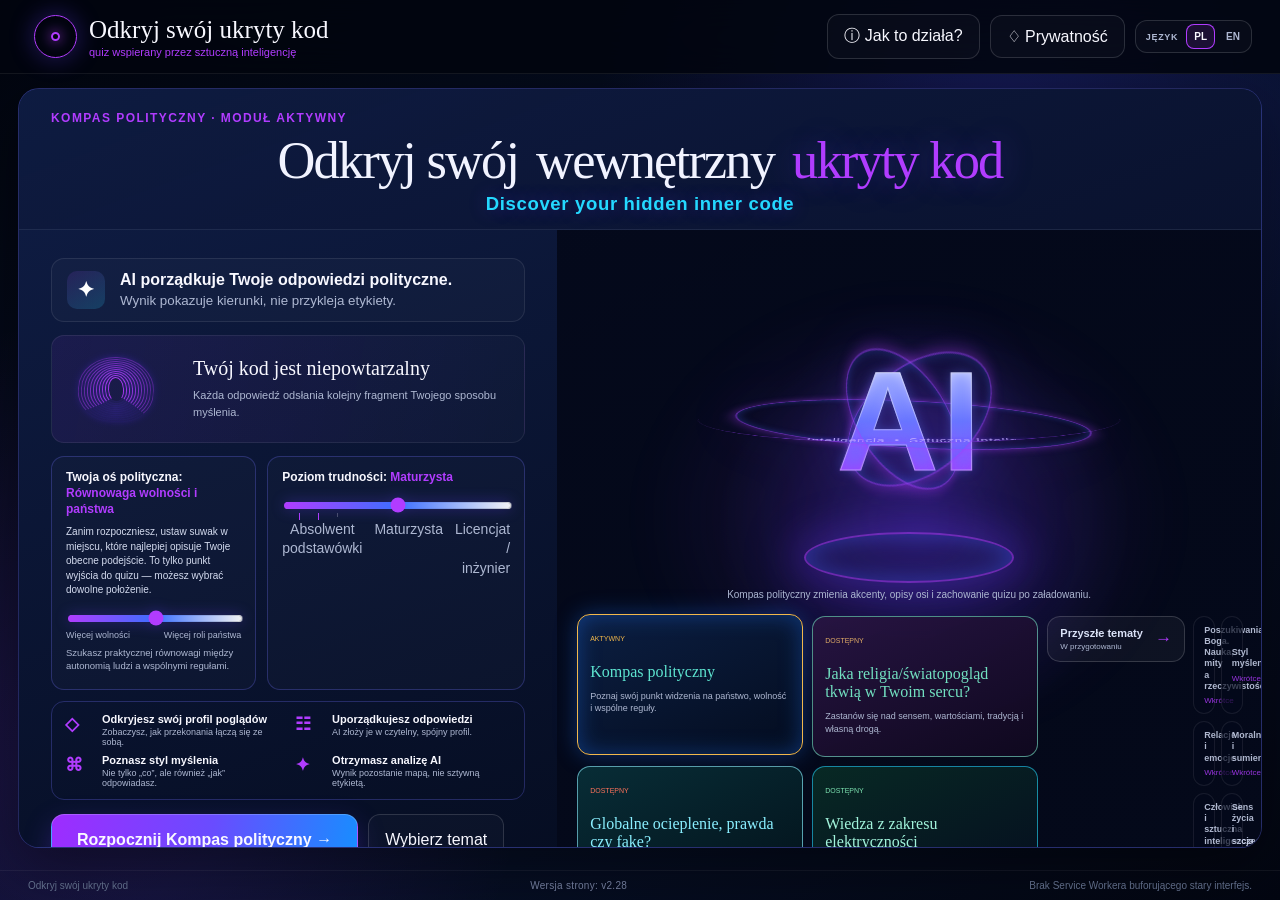
==== commit 670ebe95: "Bump quiz UI version to v2.28" ====
--- a/index.html
+++ b/index.html
@@ -8,7 +8,7 @@
   <meta http-equiv="Pragma" content="no-cache" />
   <meta http-equiv="Expires" content="0" />
 <title>Odkryj swój wewnętrzny ukryty kod — quiz AI</title>
-  <link rel="stylesheet" href="styles.css?v=2.27" />
+  <link rel="stylesheet" href="styles.css?v=2.28" />
 </head>
 <body data-screen="start">
   <div class="app-shell">
@@ -38,7 +38,7 @@
 
     <footer>
       <span data-i18n="footerBrand">Odkryj swój ukryty kod</span>
-      <span class="site-version" id="site-version" aria-label="Wersja strony v2.27" data-i18n="siteVersion" data-i18n-aria="siteVersionAria">Wersja strony: v2.27</span>
+      <span class="site-version" id="site-version" aria-label="Wersja strony v2.28" data-i18n="siteVersion" data-i18n-aria="siteVersionAria">Wersja strony: v2.28</span>
       <span data-i18n="footerService">Brak Service Workera buforującego stary interfejs.</span>
     </footer>
   </div>
@@ -52,14 +52,14 @@
     <div id="confirm-content"></div>
   </dialog>
 
-  <script src="themes.js?v=2.27" defer></script>
-  <script src="i18n.js?v=2.27" defer></script>
-  <script src="visitor-counter-config.js?v=2.27" defer></script>
-  <script src="topics/polityka-pl.quiz.gz.js?v=2.27" defer></script>
-  <script src="topics/religia-swiatopoglad-pl.quiz.gz.js?v=2.27" defer></script>
-  <script src="topics/global-warming-pl.quiz.gz.js?v=2.27" defer></script>
-  <script src="topics/electricity-student.quiz.gz.js?v=2.27" defer></script>
-  <script src="result-code.js?v=2.27" defer></script>
-  <script src="app.js?v=2.27" defer></script>
+  <script src="themes.js?v=2.28" defer></script>
+  <script src="i18n.js?v=2.28" defer></script>
+  <script src="visitor-counter-config.js?v=2.28" defer></script>
+  <script src="topics/polityka-pl.quiz.gz.js?v=2.28" defer></script>
+  <script src="topics/religia-swiatopoglad-pl.quiz.gz.js?v=2.28" defer></script>
+  <script src="topics/global-warming-pl.quiz.gz.js?v=2.28" defer></script>
+  <script src="topics/electricity-student.quiz.gz.js?v=2.28" defer></script>
+  <script src="result-code.js?v=2.28" defer></script>
+  <script src="app.js?v=2.28" defer></script>
 </body>
 </html>
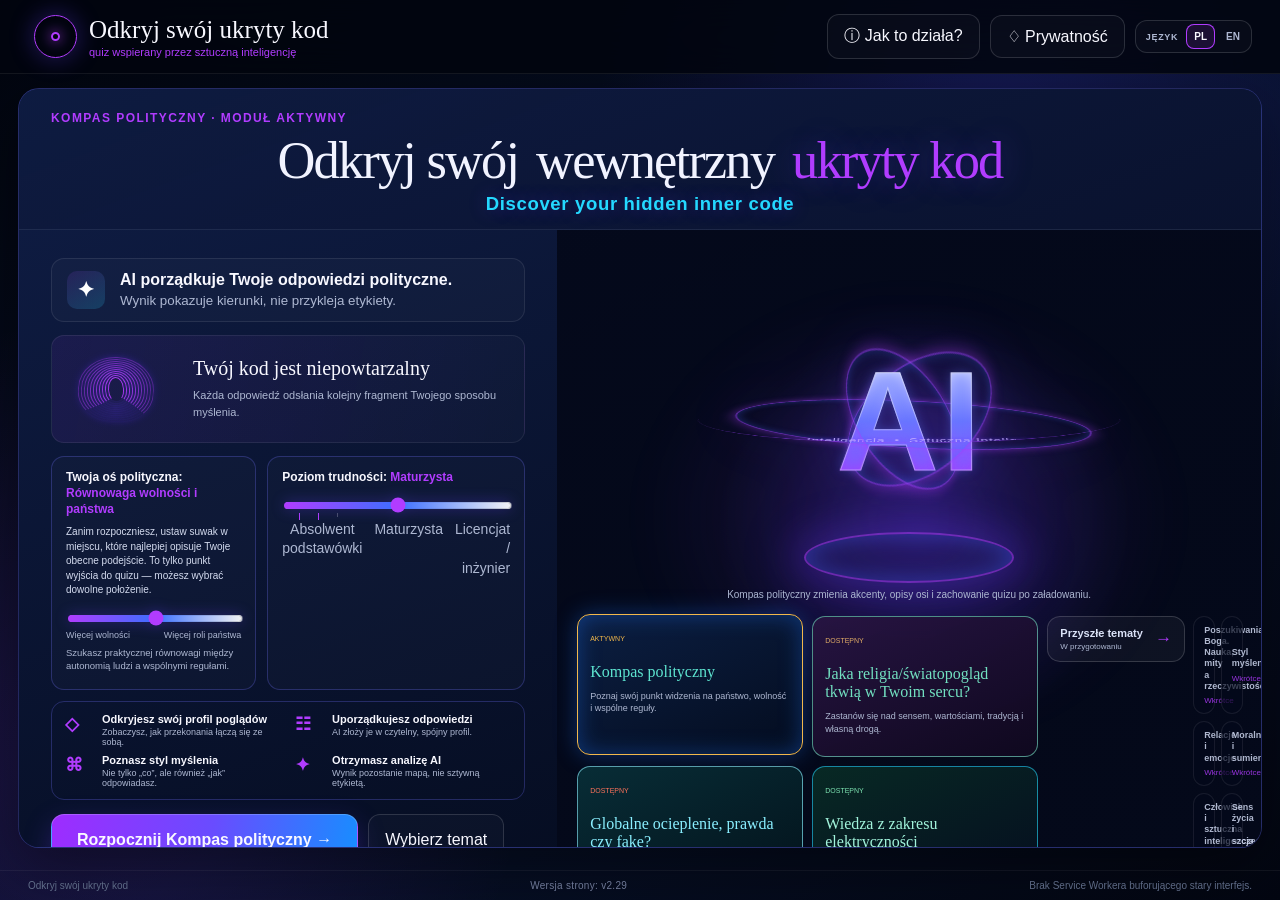
==== commit 3866d667: "Bump quiz UI version to v2.29" ====
--- a/index.html
+++ b/index.html
@@ -8,7 +8,7 @@
   <meta http-equiv="Pragma" content="no-cache" />
   <meta http-equiv="Expires" content="0" />
 <title>Odkryj swój wewnętrzny ukryty kod — quiz AI</title>
-  <link rel="stylesheet" href="styles.css?v=2.28" />
+  <link rel="stylesheet" href="styles.css?v=2.29" />
 </head>
 <body data-screen="start">
   <div class="app-shell">
@@ -38,7 +38,7 @@
 
     <footer>
       <span data-i18n="footerBrand">Odkryj swój ukryty kod</span>
-      <span class="site-version" id="site-version" aria-label="Wersja strony v2.28" data-i18n="siteVersion" data-i18n-aria="siteVersionAria">Wersja strony: v2.28</span>
+      <span class="site-version" id="site-version" aria-label="Wersja strony v2.29" data-i18n="siteVersion" data-i18n-aria="siteVersionAria">Wersja strony: v2.29</span>
       <span data-i18n="footerService">Brak Service Workera buforującego stary interfejs.</span>
     </footer>
   </div>
@@ -52,14 +52,14 @@
     <div id="confirm-content"></div>
   </dialog>
 
-  <script src="themes.js?v=2.28" defer></script>
-  <script src="i18n.js?v=2.28" defer></script>
-  <script src="visitor-counter-config.js?v=2.28" defer></script>
-  <script src="topics/polityka-pl.quiz.gz.js?v=2.28" defer></script>
-  <script src="topics/religia-swiatopoglad-pl.quiz.gz.js?v=2.28" defer></script>
-  <script src="topics/global-warming-pl.quiz.gz.js?v=2.28" defer></script>
-  <script src="topics/electricity-student.quiz.gz.js?v=2.28" defer></script>
-  <script src="result-code.js?v=2.28" defer></script>
-  <script src="app.js?v=2.28" defer></script>
+  <script src="themes.js?v=2.29" defer></script>
+  <script src="i18n.js?v=2.29" defer></script>
+  <script src="visitor-counter-config.js?v=2.29" defer></script>
+  <script src="topics/polityka-pl.quiz.gz.js?v=2.29" defer></script>
+  <script src="topics/religia-swiatopoglad-pl.quiz.gz.js?v=2.29" defer></script>
+  <script src="topics/global-warming-pl.quiz.gz.js?v=2.29" defer></script>
+  <script src="topics/electricity-student.quiz.gz.js?v=2.29" defer></script>
+  <script src="result-code.js?v=2.29" defer></script>
+  <script src="app.js?v=2.29" defer></script>
 </body>
 </html>
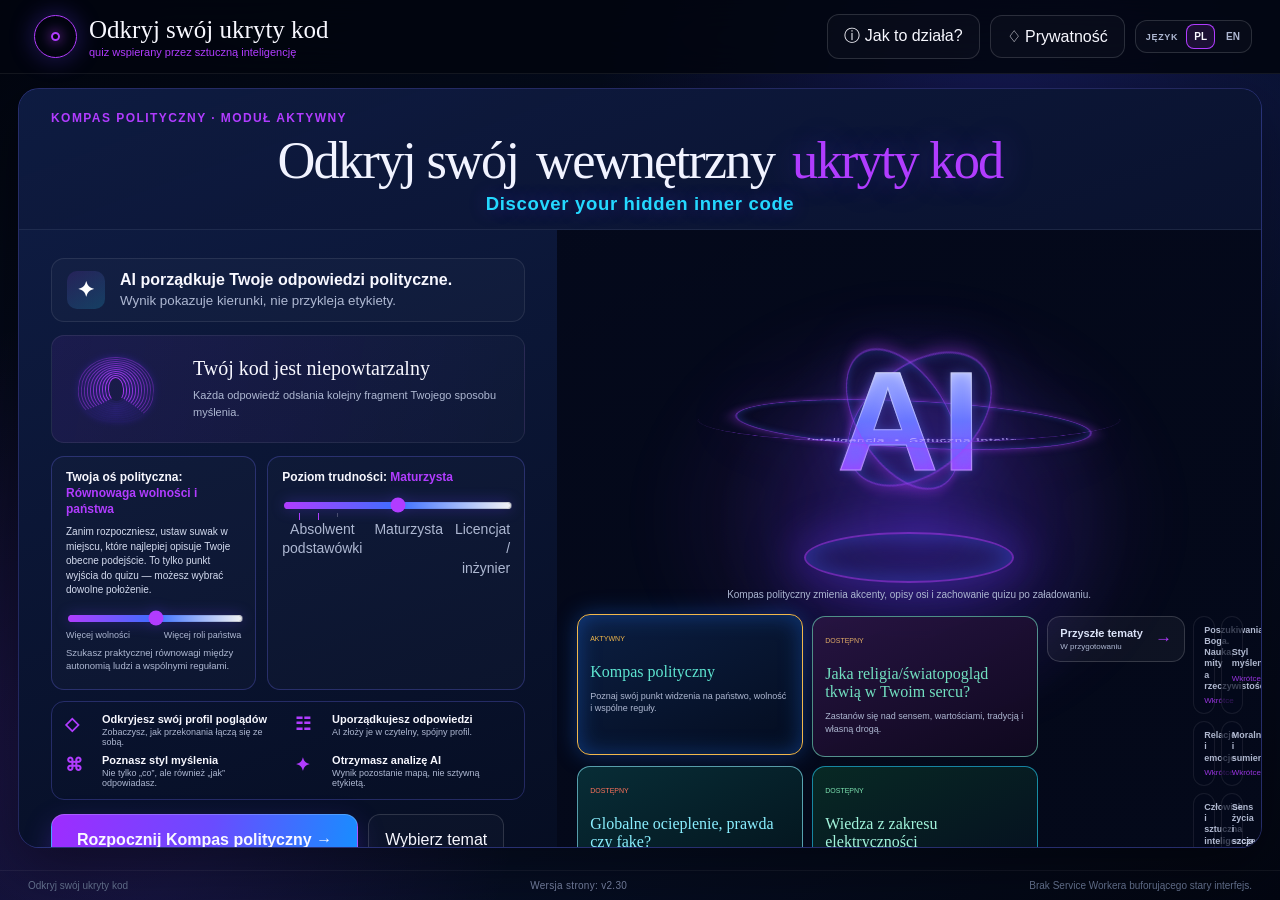
==== commit 6c052fbb: "v2.30: add timed electricity questions by difficulty" ====
--- a/index.html
+++ b/index.html
@@ -8,7 +8,7 @@
   <meta http-equiv="Pragma" content="no-cache" />
   <meta http-equiv="Expires" content="0" />
 <title>Odkryj swój wewnętrzny ukryty kod — quiz AI</title>
-  <link rel="stylesheet" href="styles.css?v=2.29" />
+  <link rel="stylesheet" href="styles.css?v=2.30" />
 </head>
 <body data-screen="start">
   <div class="app-shell">
@@ -38,7 +38,7 @@
 
     <footer>
       <span data-i18n="footerBrand">Odkryj swój ukryty kod</span>
-      <span class="site-version" id="site-version" aria-label="Wersja strony v2.29" data-i18n="siteVersion" data-i18n-aria="siteVersionAria">Wersja strony: v2.29</span>
+      <span class="site-version" id="site-version" aria-label="Wersja strony v2.30" data-i18n="siteVersion" data-i18n-aria="siteVersionAria">Wersja strony: v2.30</span>
       <span data-i18n="footerService">Brak Service Workera buforującego stary interfejs.</span>
     </footer>
   </div>
@@ -52,14 +52,14 @@
     <div id="confirm-content"></div>
   </dialog>
 
-  <script src="themes.js?v=2.29" defer></script>
-  <script src="i18n.js?v=2.29" defer></script>
-  <script src="visitor-counter-config.js?v=2.29" defer></script>
-  <script src="topics/polityka-pl.quiz.gz.js?v=2.29" defer></script>
-  <script src="topics/religia-swiatopoglad-pl.quiz.gz.js?v=2.29" defer></script>
-  <script src="topics/global-warming-pl.quiz.gz.js?v=2.29" defer></script>
-  <script src="topics/electricity-student.quiz.gz.js?v=2.29" defer></script>
-  <script src="result-code.js?v=2.29" defer></script>
-  <script src="app.js?v=2.29" defer></script>
+  <script src="themes.js?v=2.30" defer></script>
+  <script src="i18n.js?v=2.30" defer></script>
+  <script src="visitor-counter-config.js?v=2.30" defer></script>
+  <script src="topics/polityka-pl.quiz.gz.js?v=2.30" defer></script>
+  <script src="topics/religia-swiatopoglad-pl.quiz.gz.js?v=2.30" defer></script>
+  <script src="topics/global-warming-pl.quiz.gz.js?v=2.30" defer></script>
+  <script src="topics/electricity-student.quiz.gz.js?v=2.30" defer></script>
+  <script src="result-code.js?v=2.30" defer></script>
+  <script src="app.js?v=2.30" defer></script>
 </body>
 </html>
--- a/styles.css
+++ b/styles.css
@@ -486,3 +486,55 @@
 @media(max-width:850px){.electricity-entry{padding:20px 12px;min-height:0}.entry-bulb{display:none}.entry-choice{padding:22px 15px}.entry-levels{gap:4px}.entry-level strong{font-size:15px}.entry-level span{font-size:14px}.entry-benefits{flex-direction:column;gap:8px}.entry-start{min-width:0;width:100%}}
 
 body[data-module="electricity-knowledge"][data-screen="start"]{overflow:auto}.entry-level.selected{box-shadow:0 0 16px #22d3ee22}
+
+
+/* v2.30 — electricity-only countdown */
+.question-timer {
+  margin: 12px 0 18px;
+  padding: 12px 14px;
+  border: 1px solid var(--module-cyan-border);
+  border-radius: 14px;
+  background: rgba(3, 15, 20, .62);
+}
+.question-timer-head {
+  display: flex;
+  justify-content: space-between;
+  gap: 16px;
+  align-items: baseline;
+  margin-bottom: 8px;
+}
+.question-timer-head span {
+  font-size: .82rem;
+  text-transform: uppercase;
+  letter-spacing: .08em;
+  opacity: .82;
+}
+.question-timer-head strong {
+  font-size: 1.35rem;
+  font-variant-numeric: tabular-nums;
+}
+.question-timer-track {
+  height: 8px;
+  overflow: hidden;
+  border-radius: 999px;
+  background: rgba(255,255,255,.09);
+}
+.question-timer-track i {
+  display: block;
+  height: 100%;
+  border-radius: inherit;
+  background: linear-gradient(90deg, var(--module-primary-start), var(--module-cyan));
+  transition: width .25s linear;
+}
+.question-timer small {
+  display: block;
+  margin-top: 8px;
+  opacity: .68;
+}
+.question-timer.urgent {
+  border-color: rgba(255, 105, 105, .82);
+  box-shadow: 0 0 18px rgba(255, 76, 76, .16);
+}
+.question-timer.urgent .question-timer-head strong {
+  color: #ff9a9a;
+}
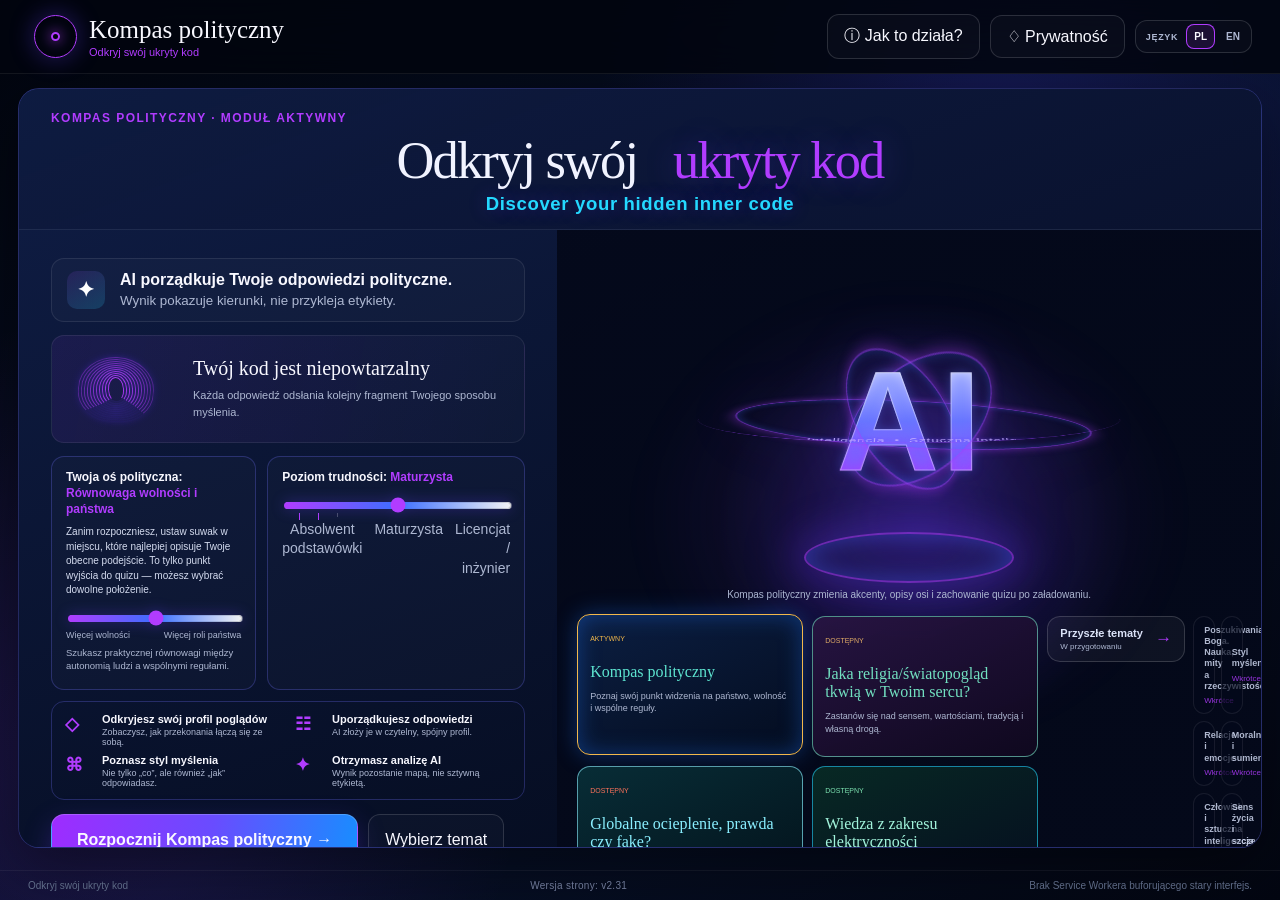
==== commit 66d721ee: "Bump coherent quiz UI to v2.32" ====
--- a/index.html
+++ b/index.html
@@ -7,8 +7,8 @@
   <meta http-equiv="Cache-Control" content="no-cache, no-store, must-revalidate" />
   <meta http-equiv="Pragma" content="no-cache" />
   <meta http-equiv="Expires" content="0" />
-<title>Odkryj swój wewnętrzny ukryty kod — quiz AI</title>
-  <link rel="stylesheet" href="styles.css?v=2.30" />
+<title>Odkryj swój ukryty kod — quiz AI</title>
+  <link rel="stylesheet" href="styles.css?v=2.32" />
 </head>
 <body data-screen="start">
   <div class="app-shell">
@@ -16,8 +16,8 @@
       <button class="brand" data-action="home" aria-label="Strona główna" data-i18n-aria="homeAria">
         <span class="brand-mark"><i></i></span>
         <span>
-          <strong data-i18n="brandName">Odkryj swój ukryty kod</strong>
-          <small data-i18n="brandTagline">quiz wspierany przez sztuczną inteligencję</small>
+          <strong id="brand-title" data-i18n="brandName">Odkryj swój ukryty kod</strong>
+          <small id="brand-subtitle" data-i18n="brandTagline">quiz wspierany przez sztuczną inteligencję</small>
         </span>
       </button>
       <nav>
@@ -38,7 +38,7 @@
 
     <footer>
       <span data-i18n="footerBrand">Odkryj swój ukryty kod</span>
-      <span class="site-version" id="site-version" aria-label="Wersja strony v2.30" data-i18n="siteVersion" data-i18n-aria="siteVersionAria">Wersja strony: v2.30</span>
+      <span class="site-version" id="site-version" aria-label="Wersja strony v2.32" data-i18n="siteVersion" data-i18n-aria="siteVersionAria">Wersja strony: v2.32</span>
       <span data-i18n="footerService">Brak Service Workera buforującego stary interfejs.</span>
     </footer>
   </div>
@@ -52,14 +52,14 @@
     <div id="confirm-content"></div>
   </dialog>
 
-  <script src="themes.js?v=2.30" defer></script>
-  <script src="i18n.js?v=2.30" defer></script>
-  <script src="visitor-counter-config.js?v=2.30" defer></script>
-  <script src="topics/polityka-pl.quiz.gz.js?v=2.30" defer></script>
-  <script src="topics/religia-swiatopoglad-pl.quiz.gz.js?v=2.30" defer></script>
-  <script src="topics/global-warming-pl.quiz.gz.js?v=2.30" defer></script>
-  <script src="topics/electricity-student.quiz.gz.js?v=2.30" defer></script>
-  <script src="result-code.js?v=2.30" defer></script>
-  <script src="app.js?v=2.30" defer></script>
+  <script src="themes.js?v=2.32" defer></script>
+  <script src="i18n.js?v=2.32" defer></script>
+  <script src="visitor-counter-config.js?v=2.32" defer></script>
+  <script src="topics/polityka-pl.quiz.gz.js?v=2.32" defer></script>
+  <script src="topics/religia-swiatopoglad-pl.quiz.gz.js?v=2.32" defer></script>
+  <script src="topics/global-warming-pl.quiz.gz.js?v=2.32" defer></script>
+  <script src="topics/electricity-student.quiz.gz.js?v=2.32" defer></script>
+  <script src="result-code.js?v=2.32" defer></script>
+  <script src="app.js?v=2.32" defer></script>
 </body>
 </html>
